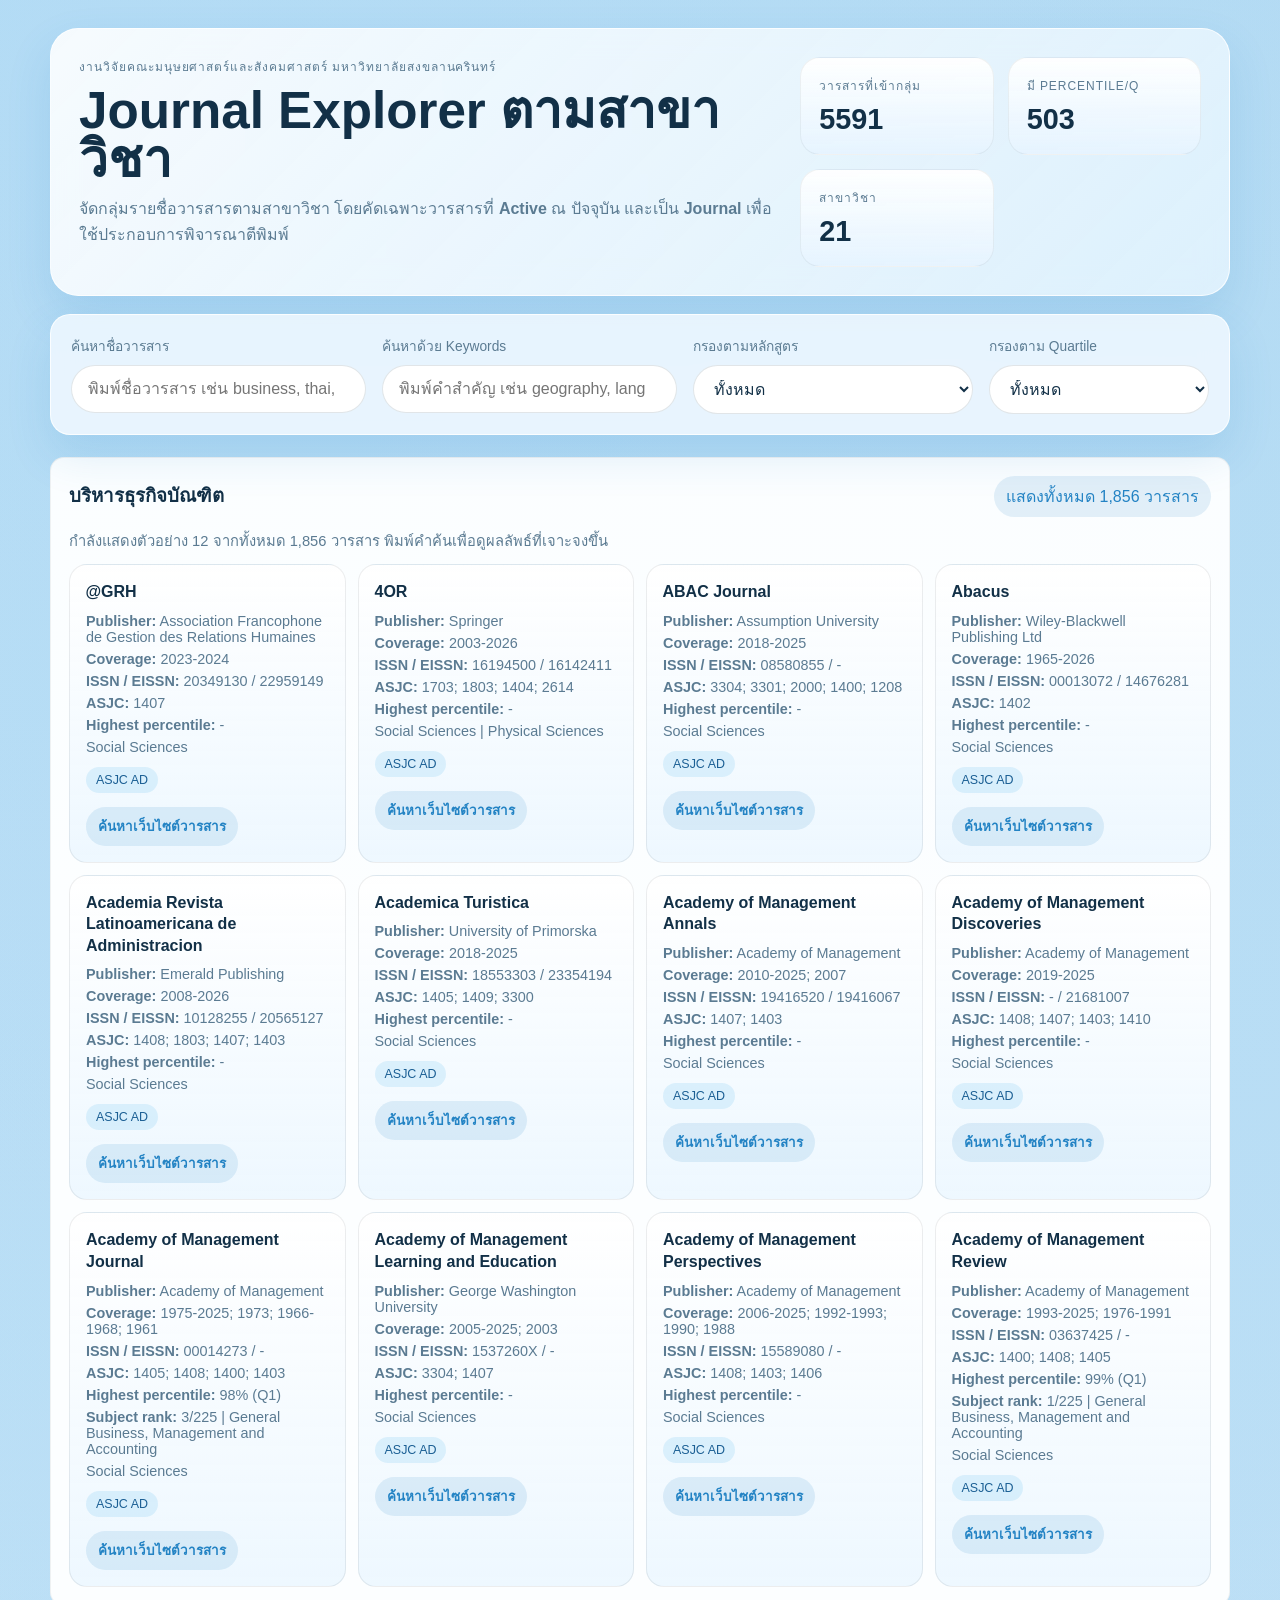
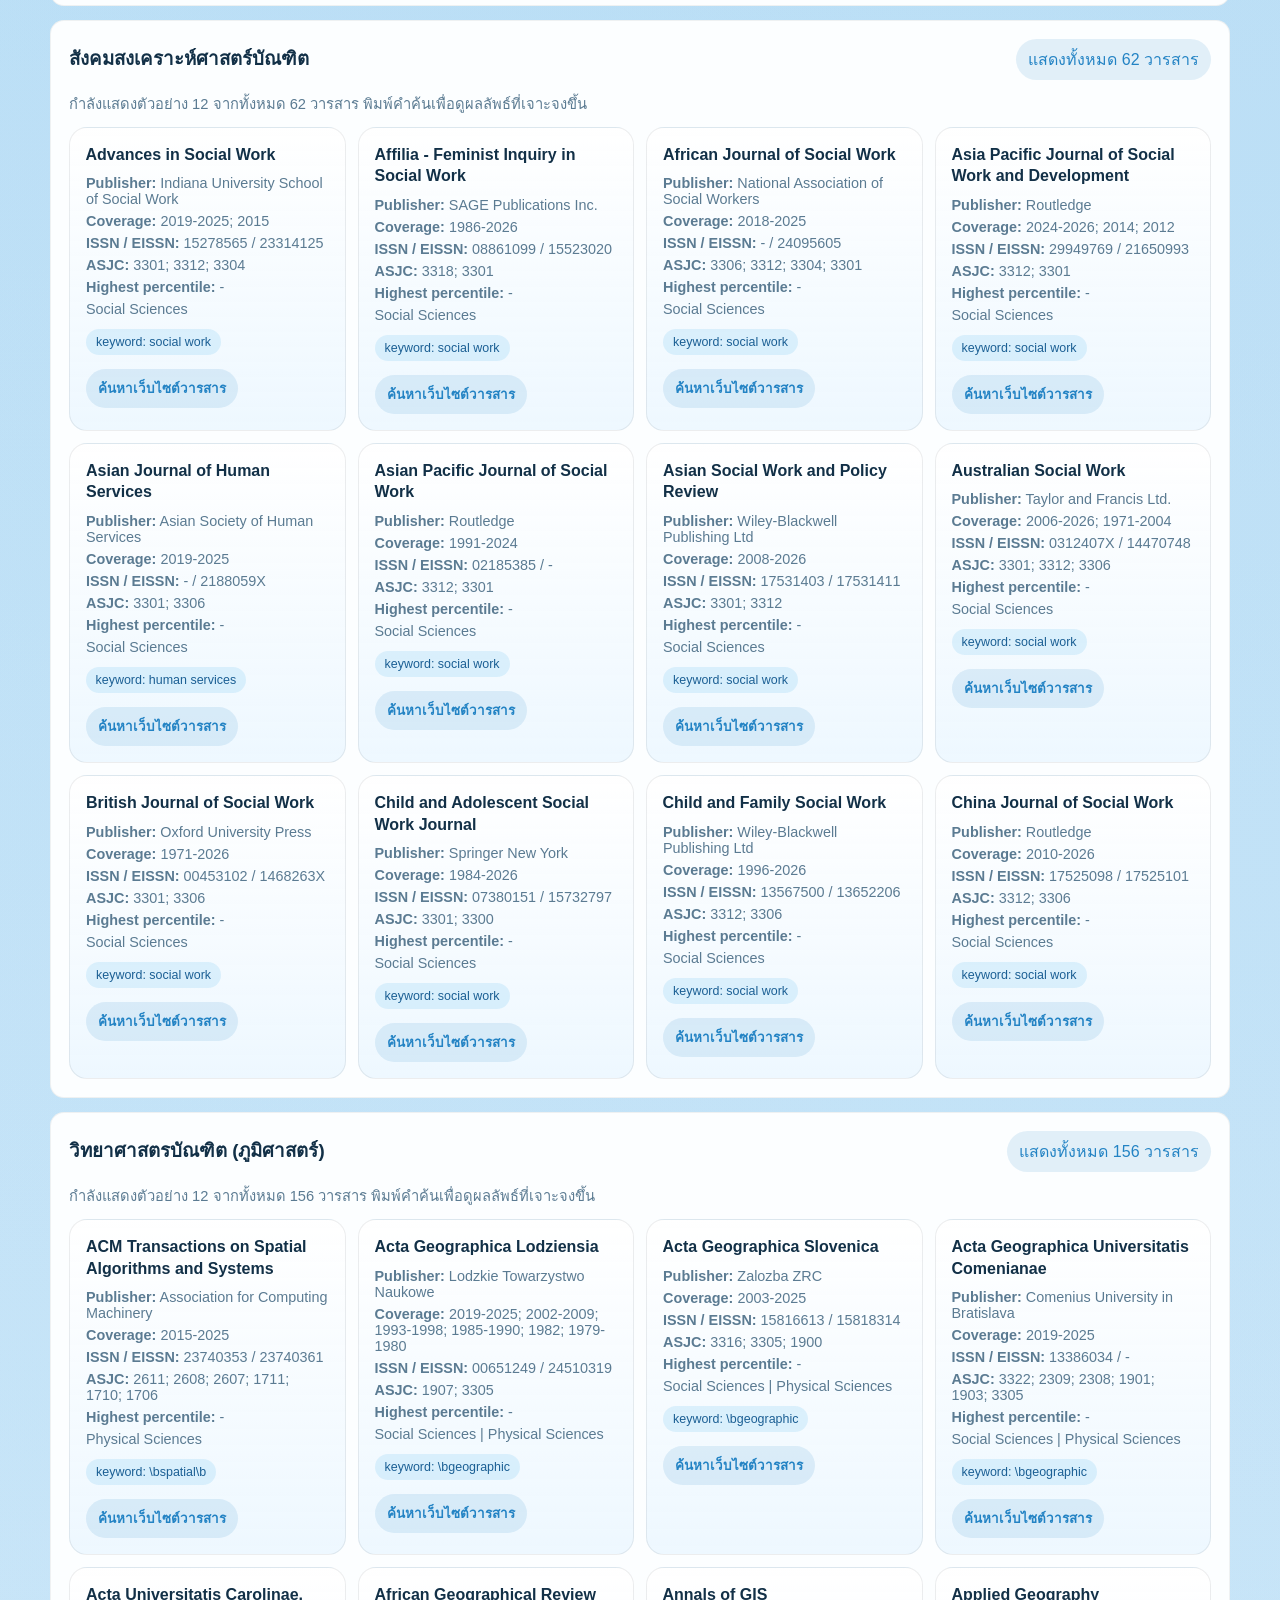
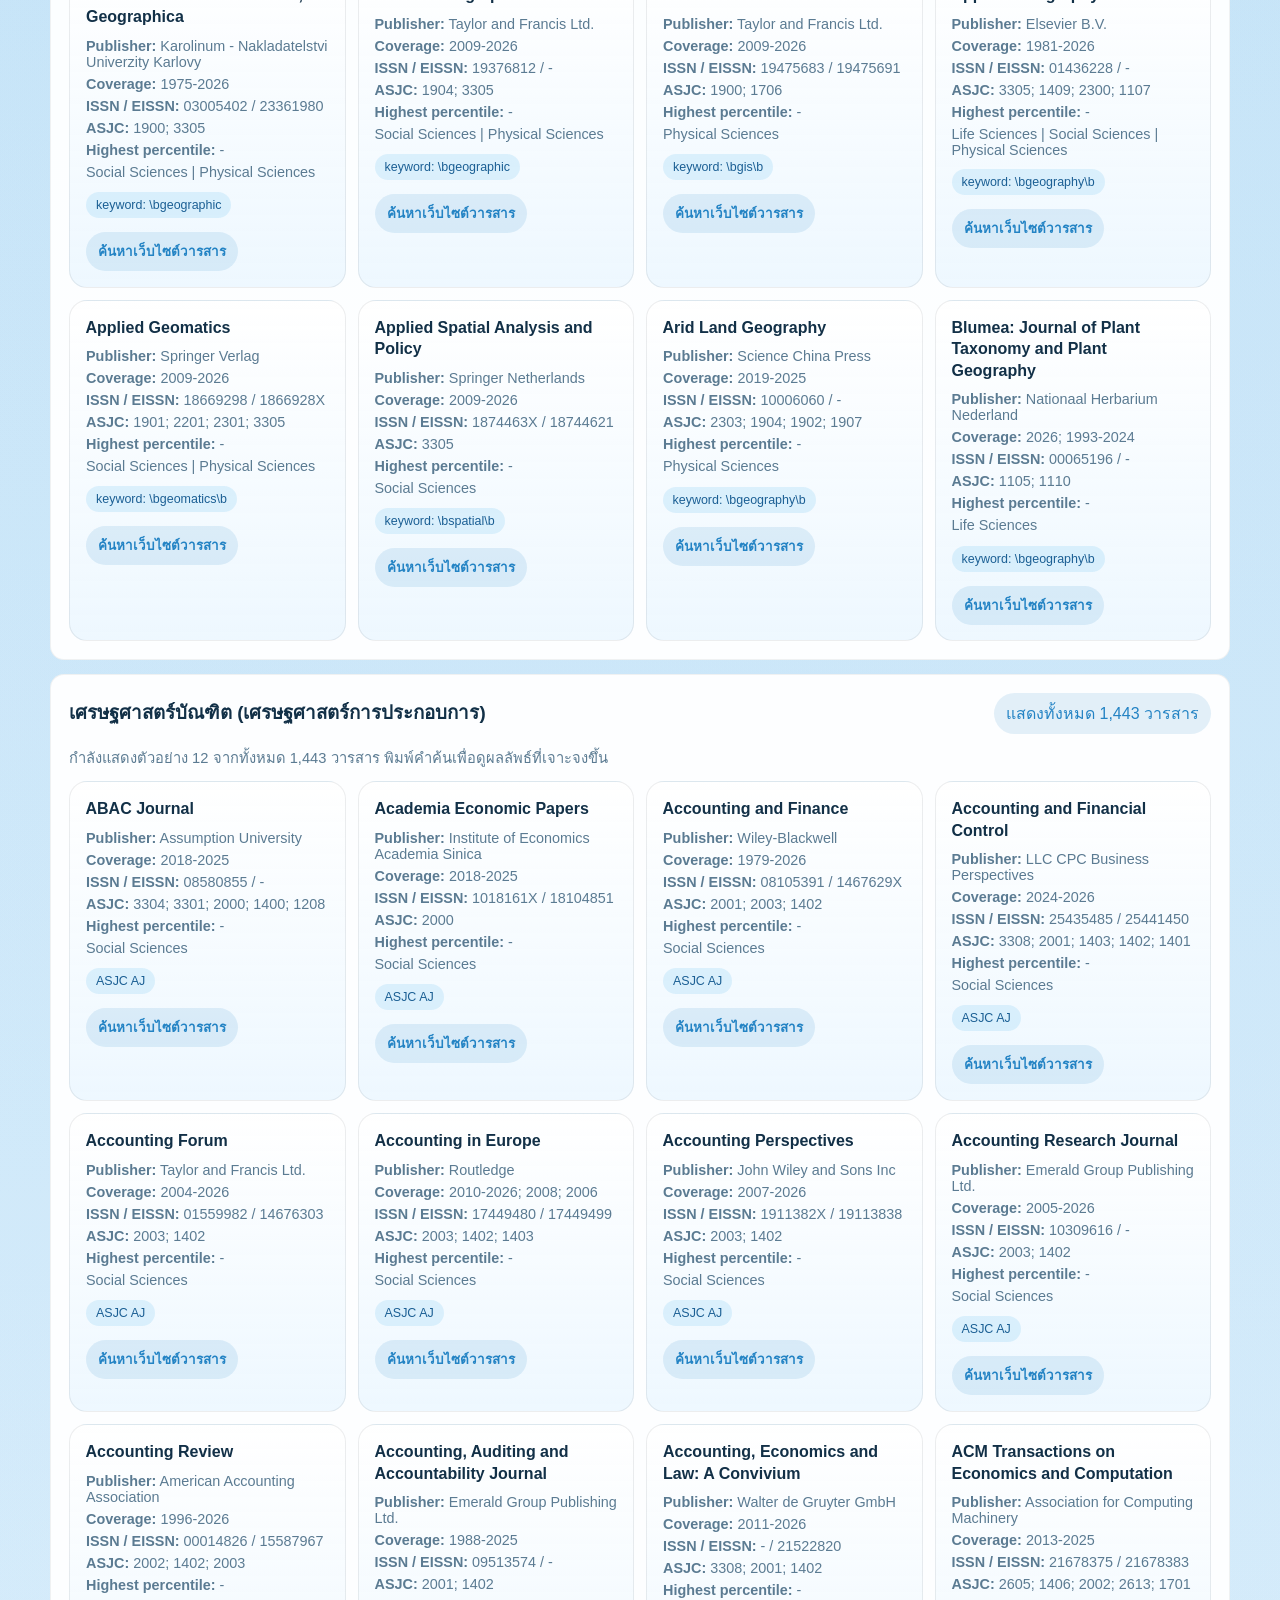
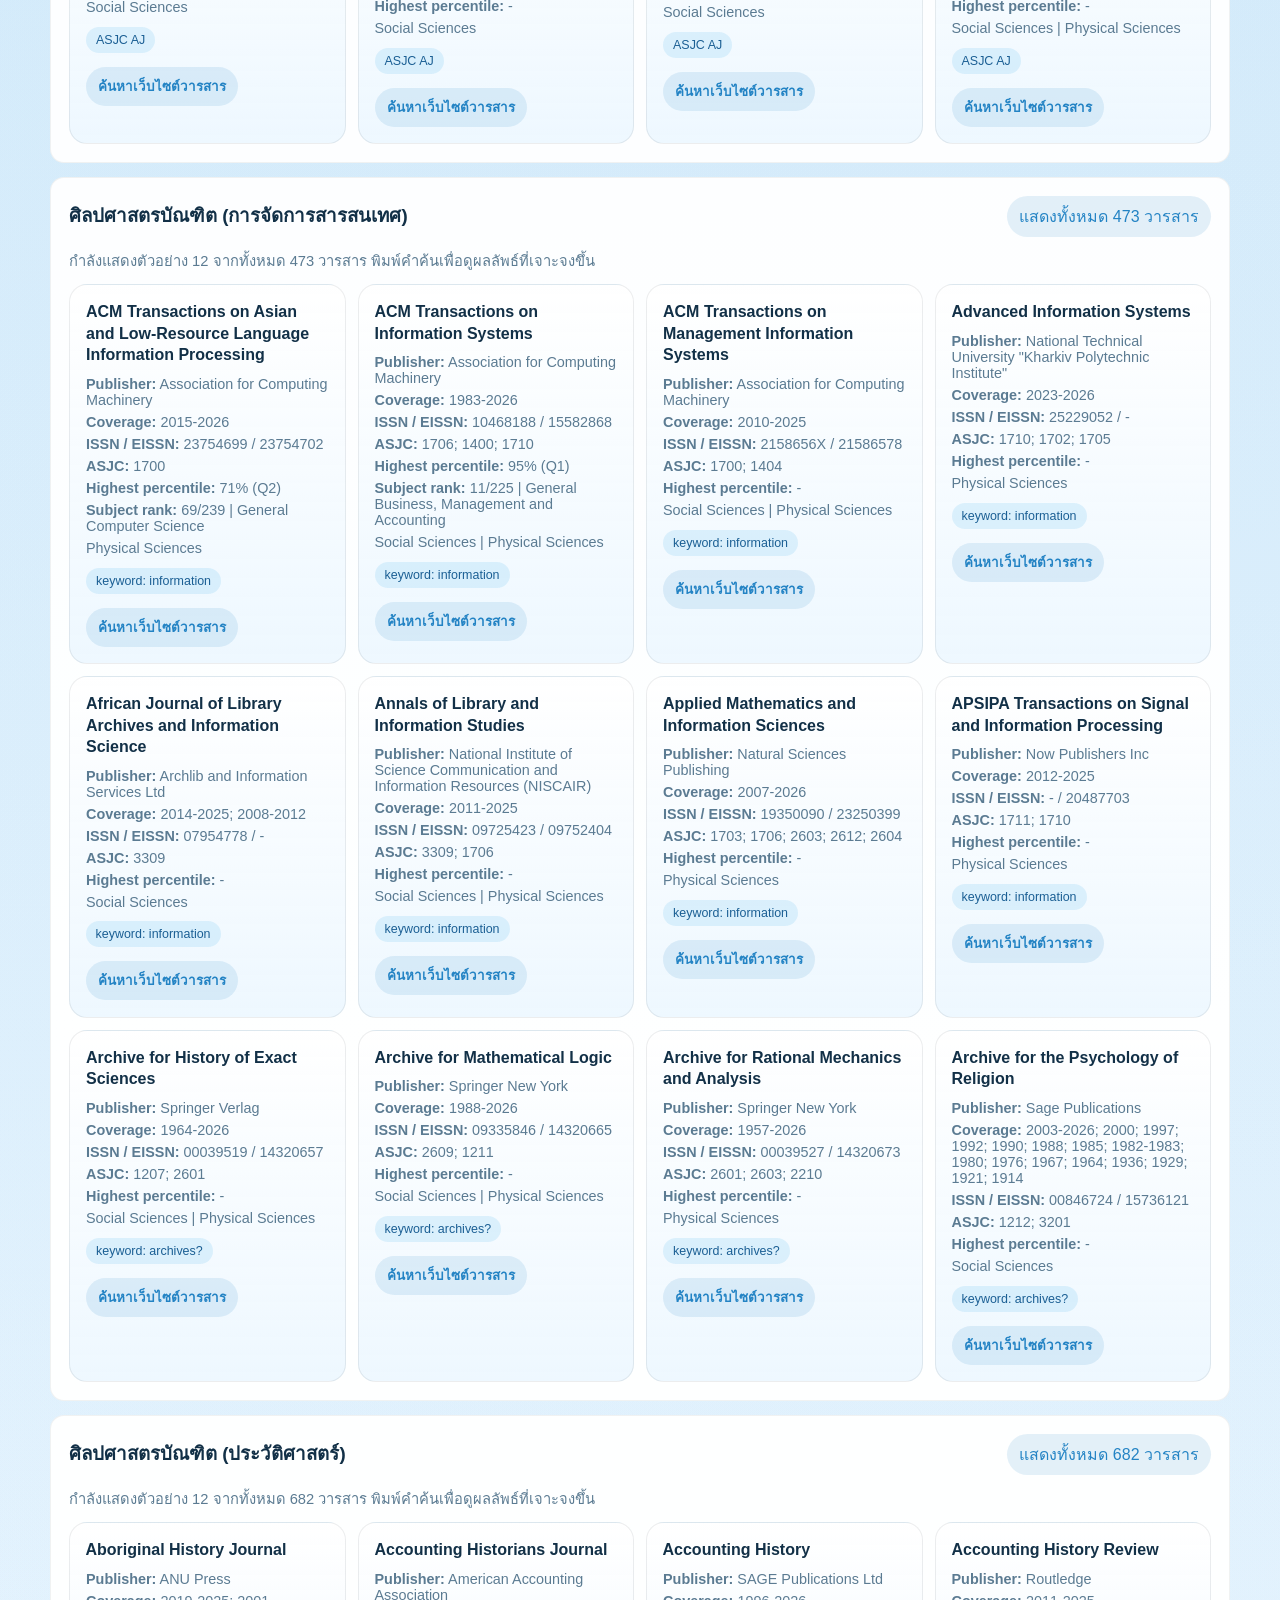
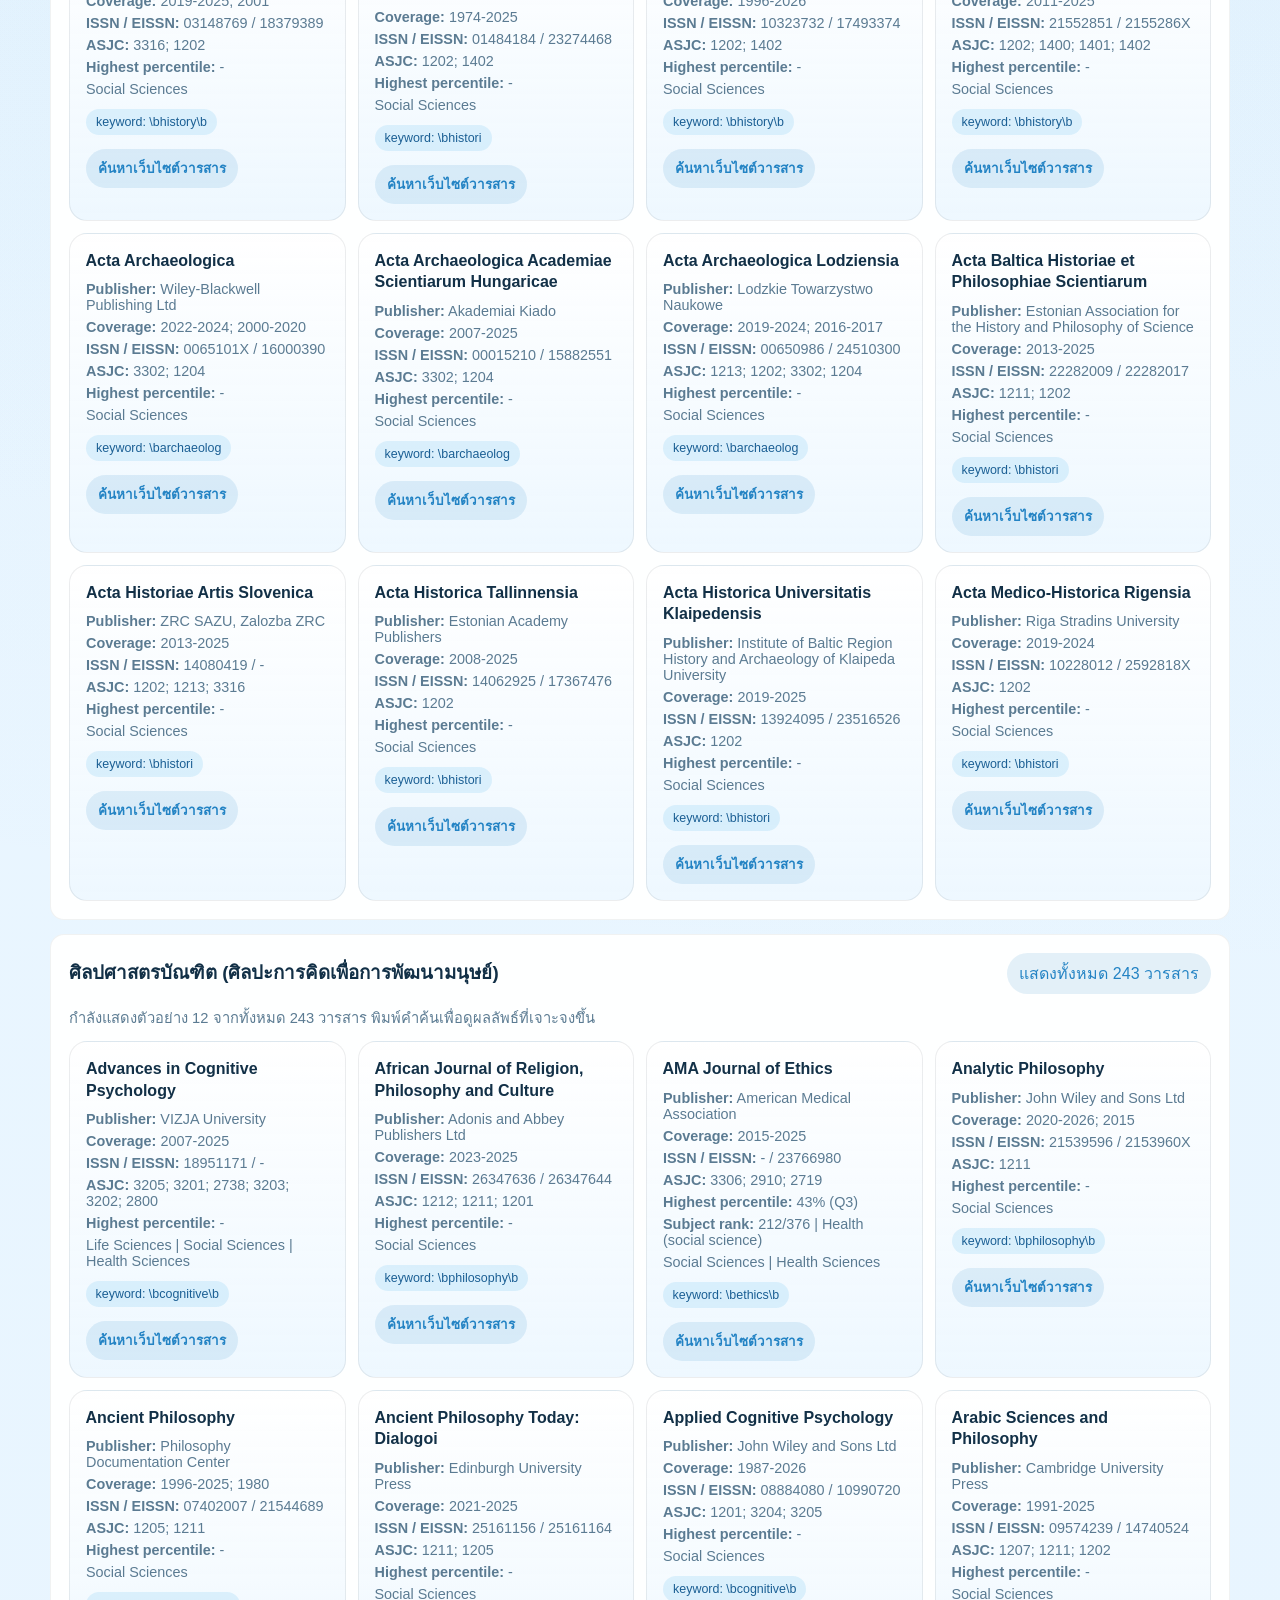
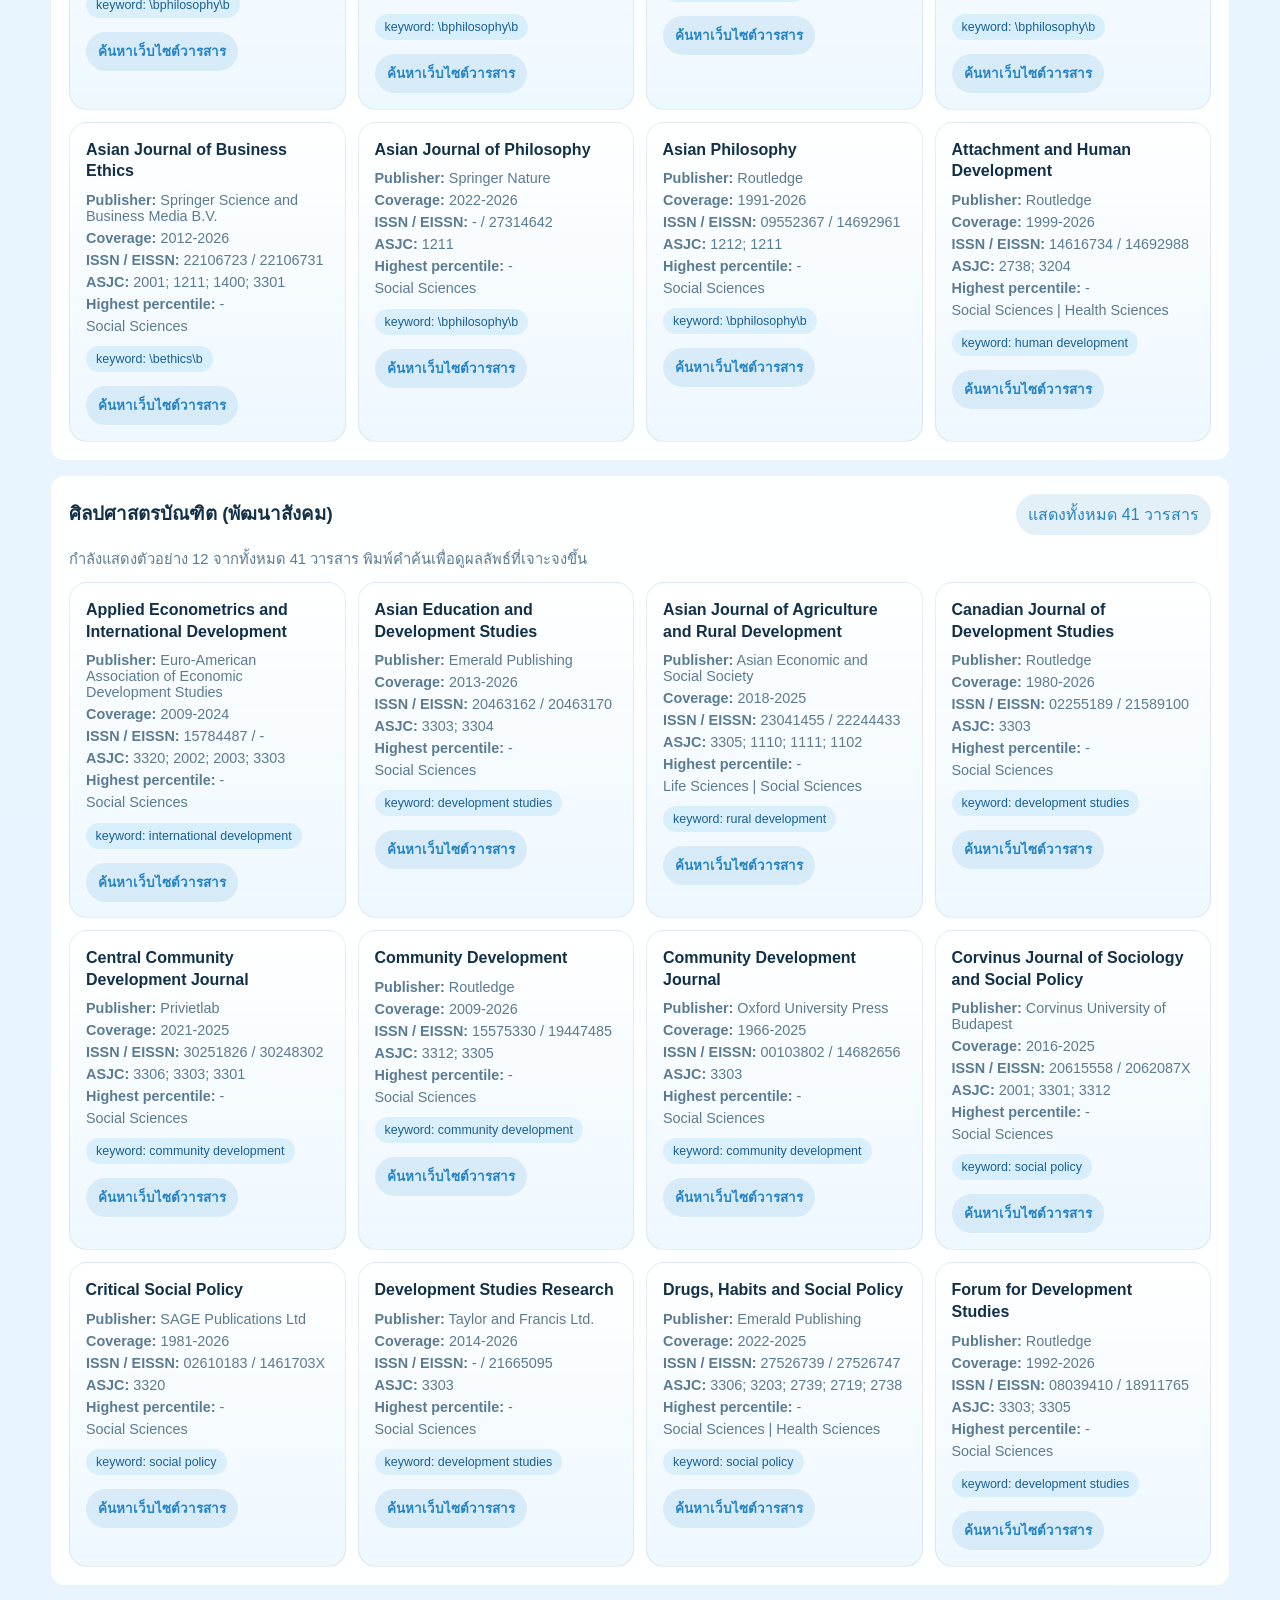
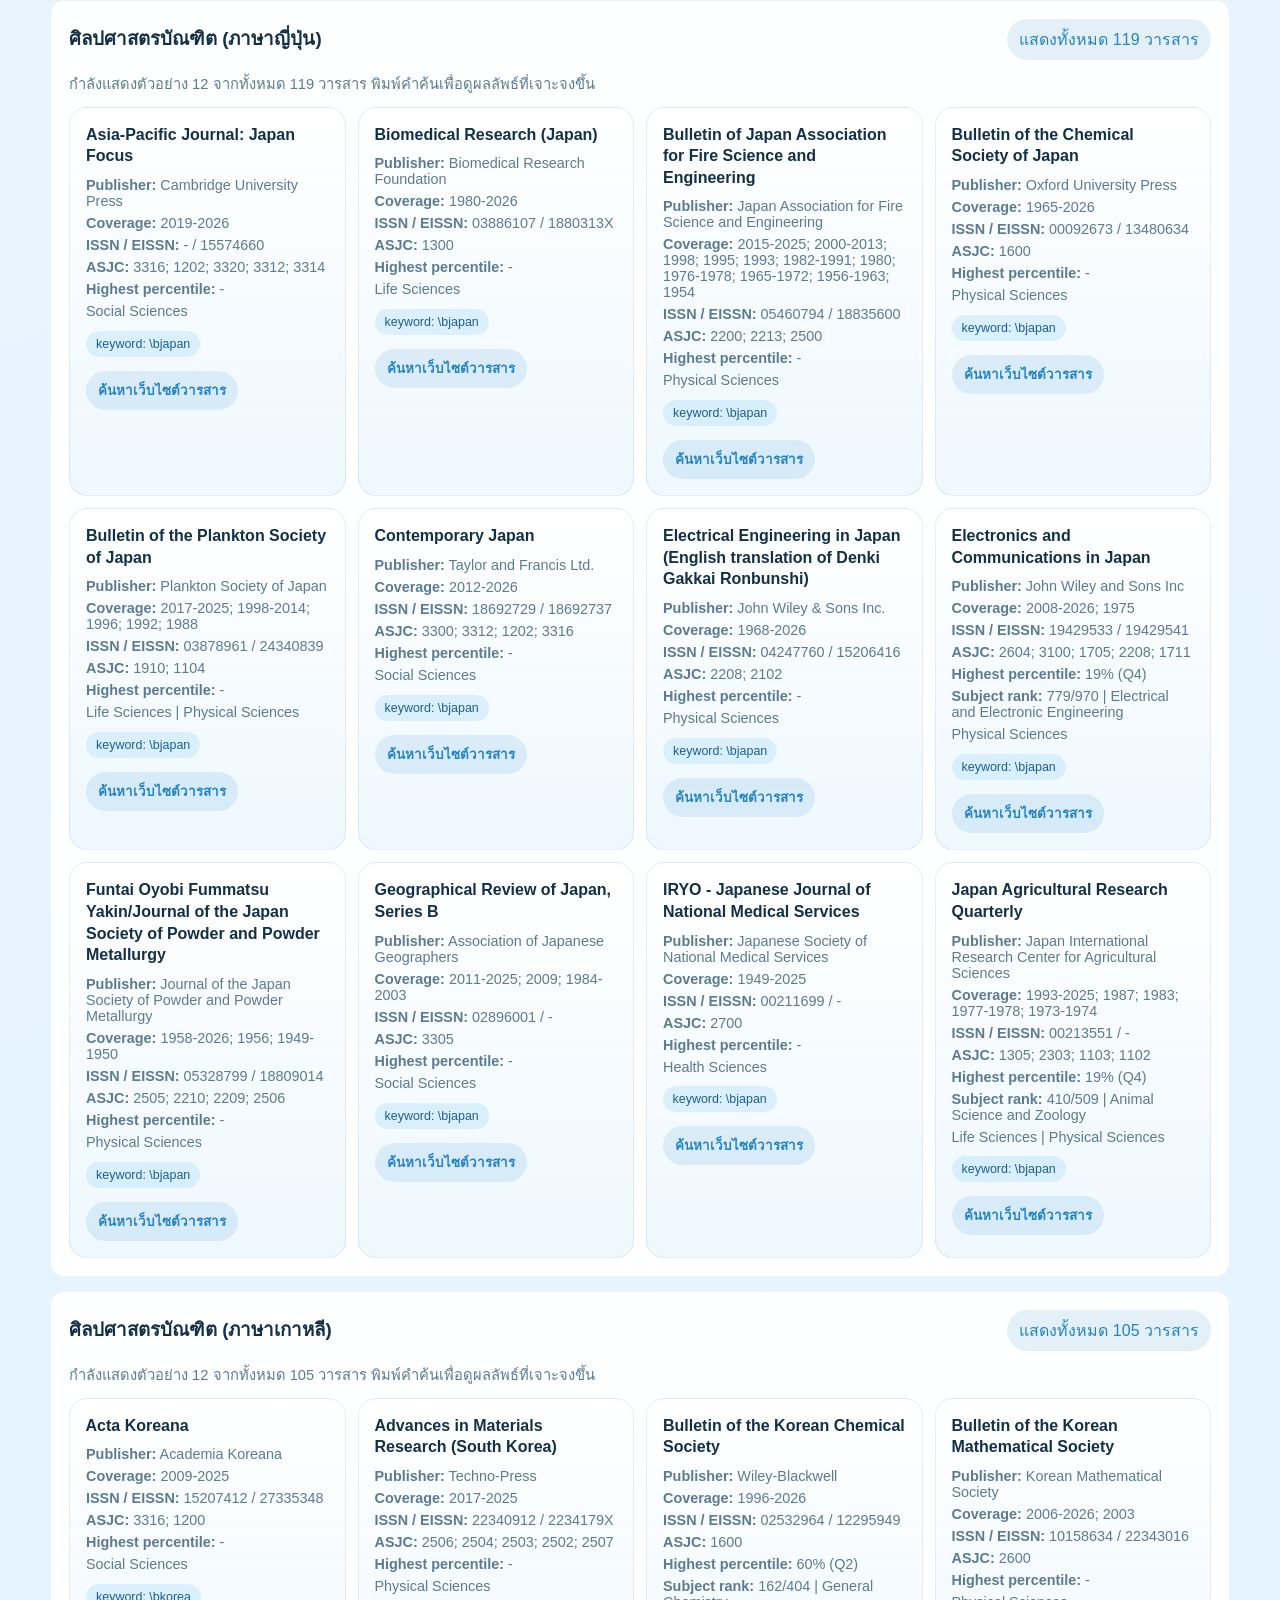
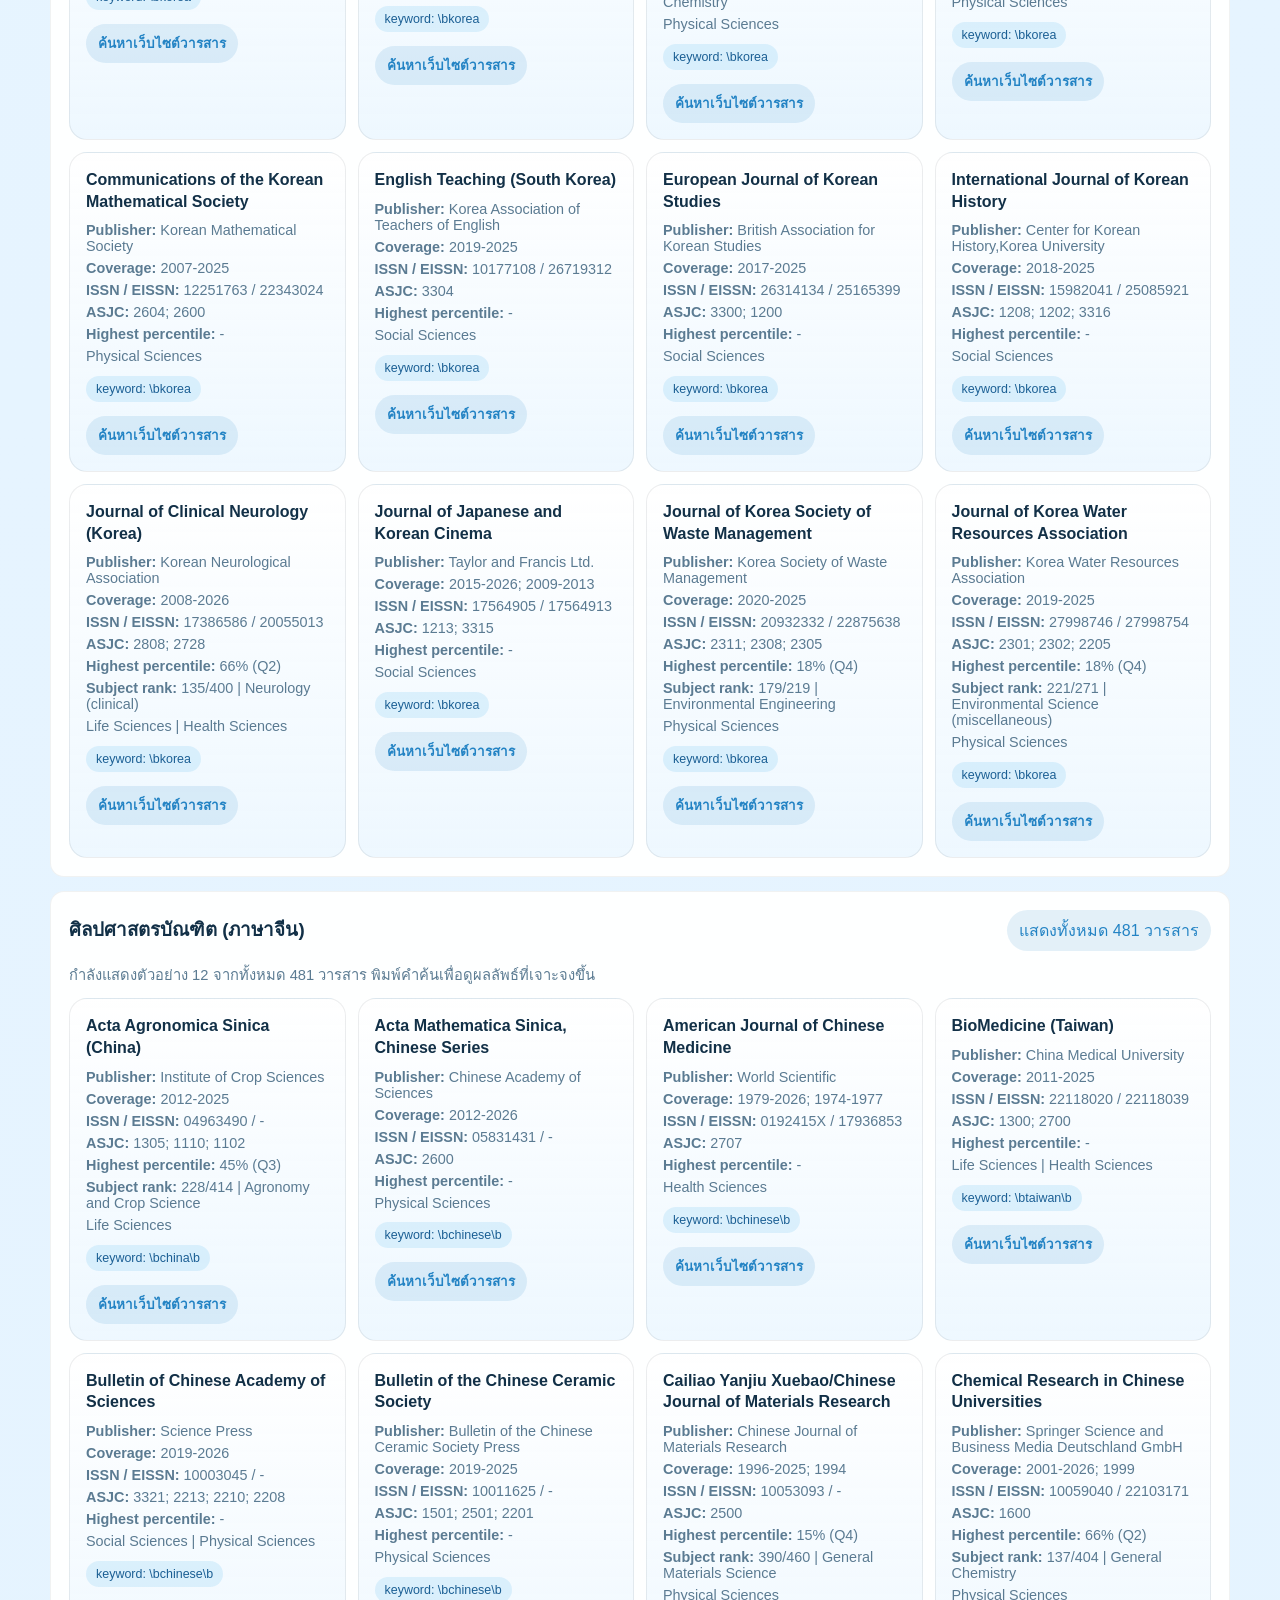
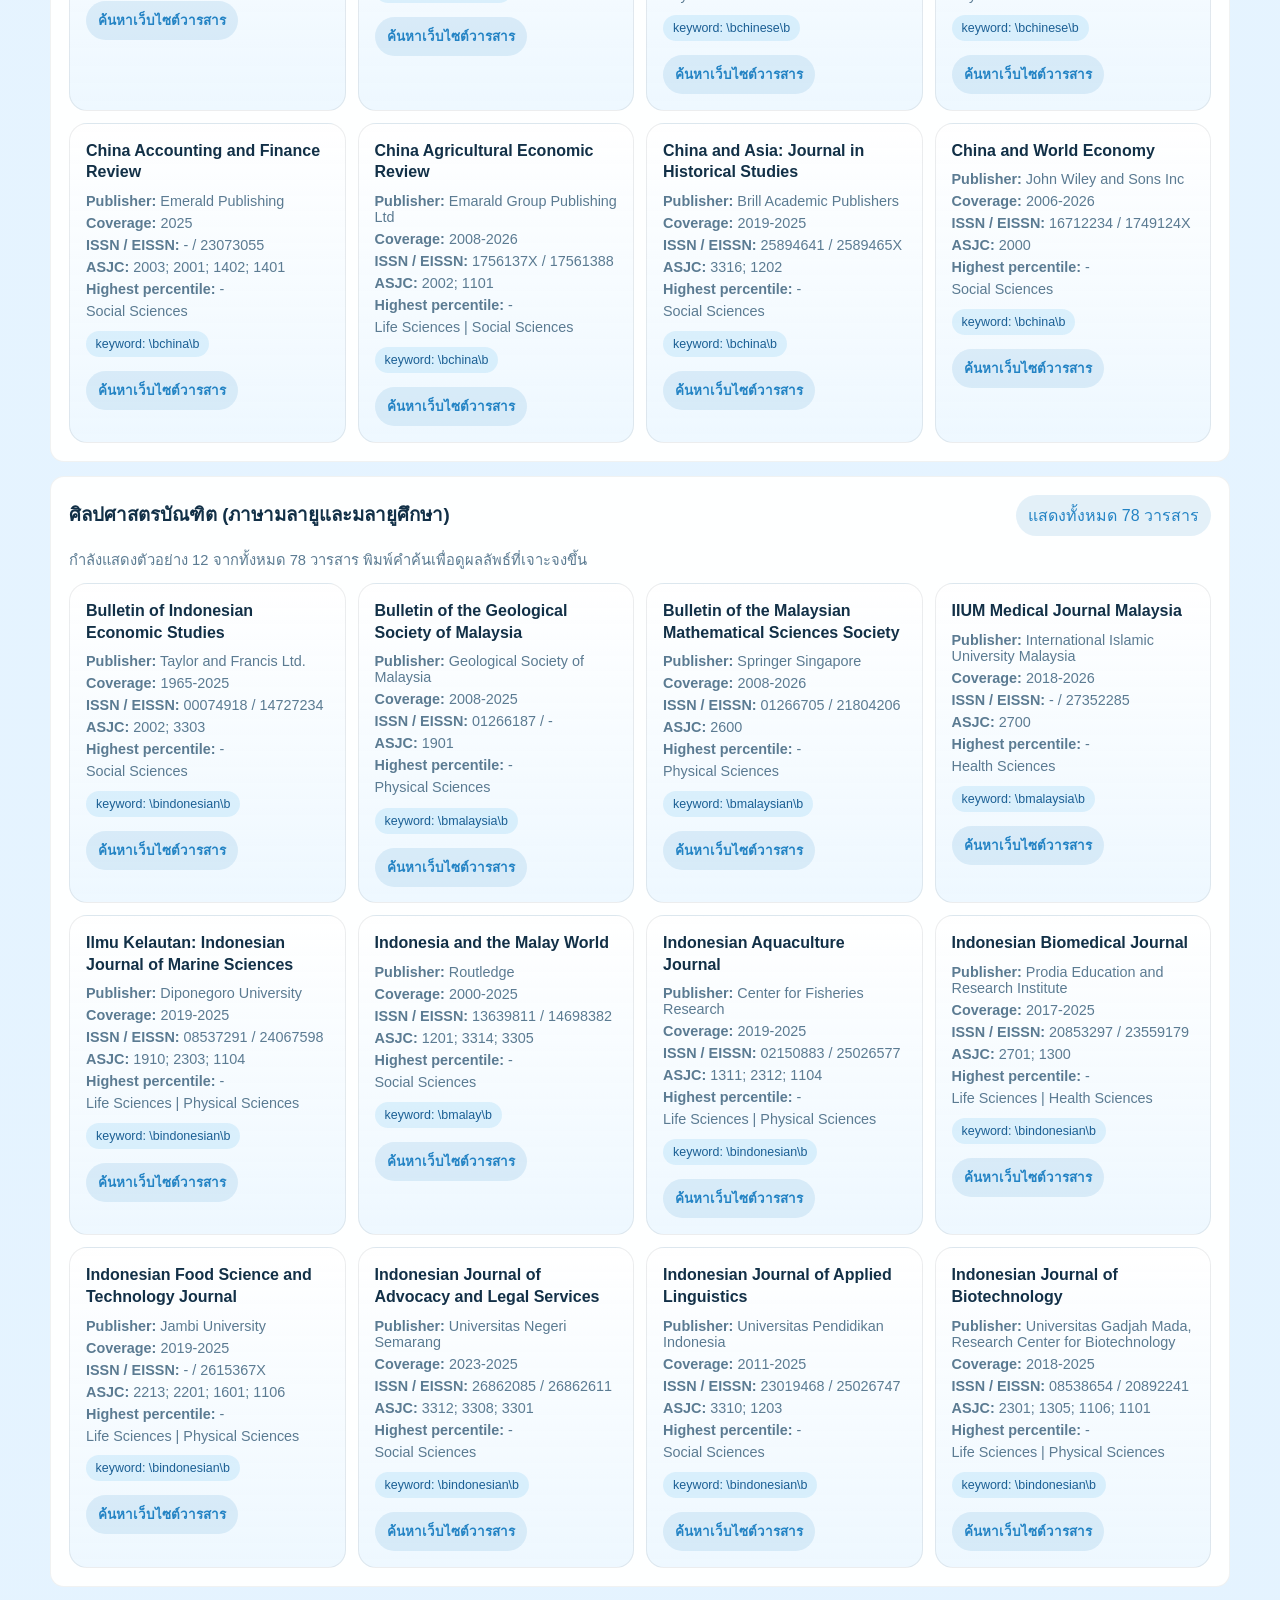
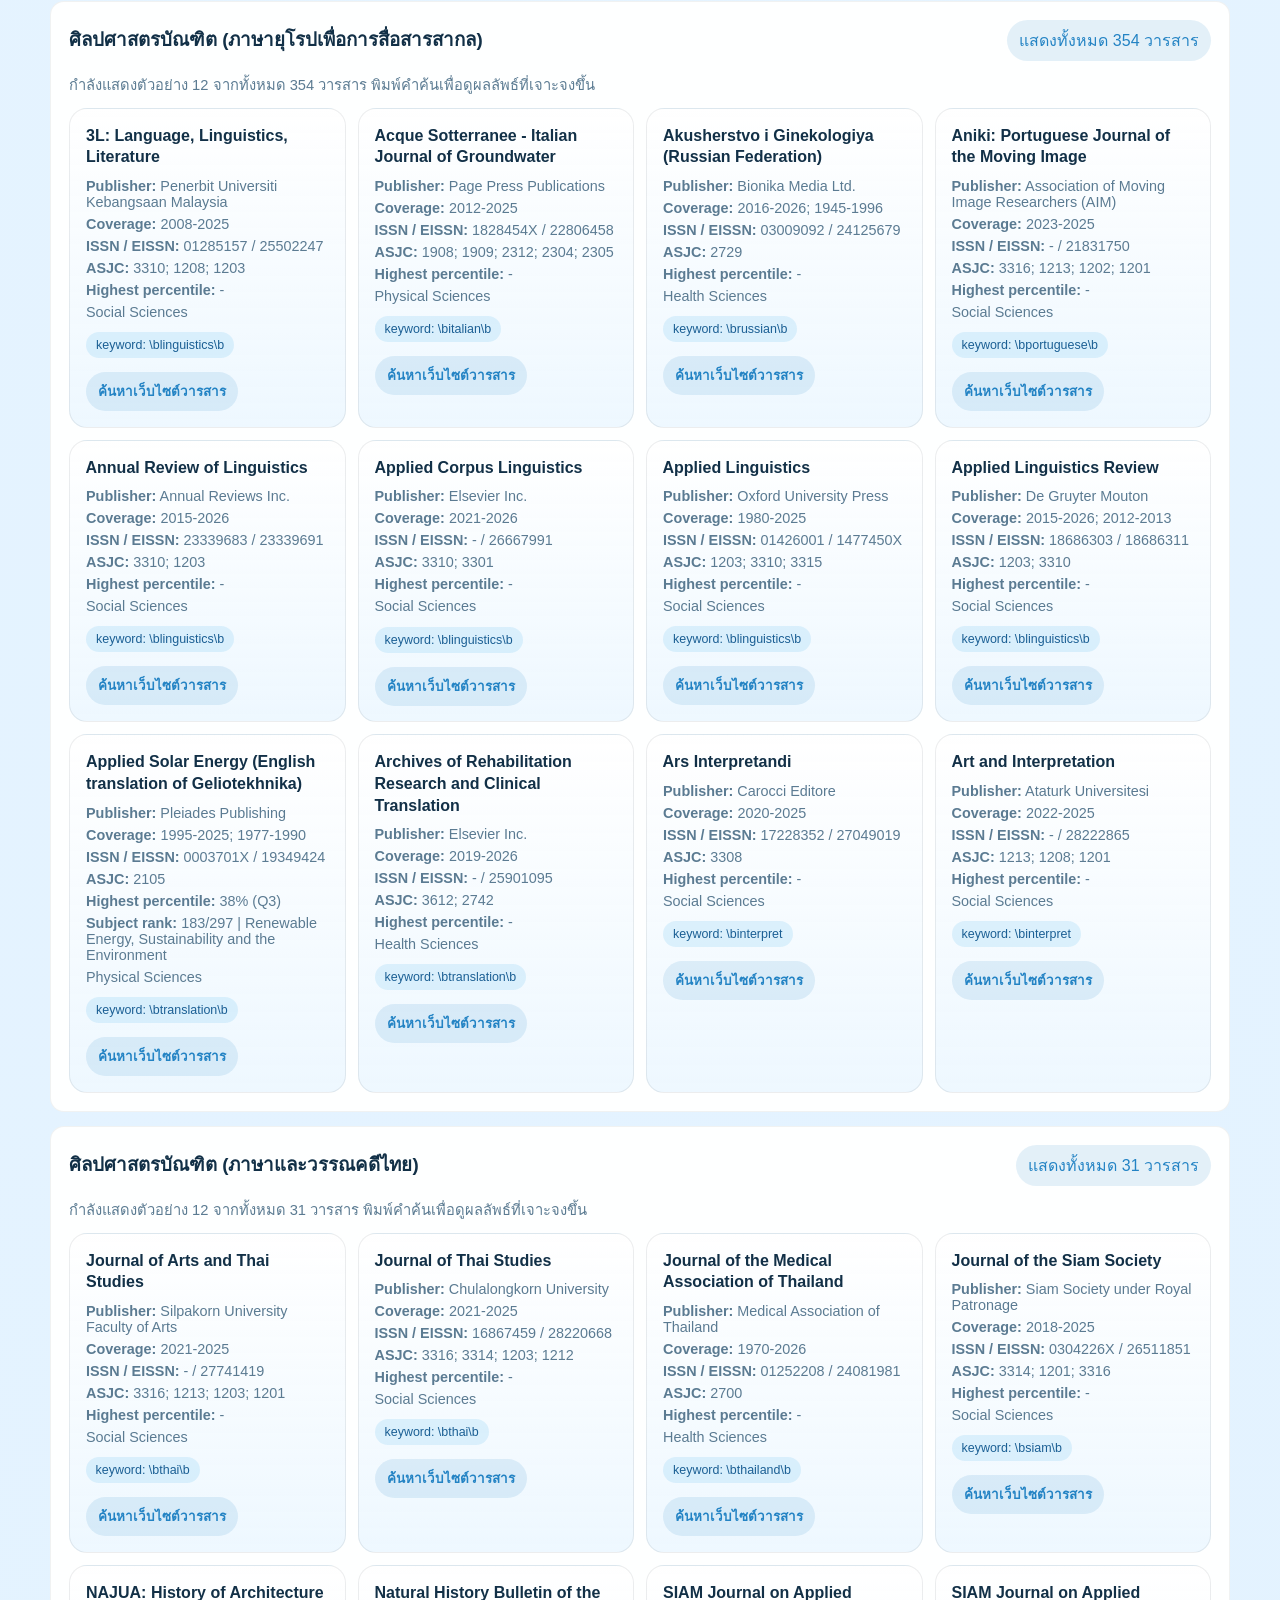
==== index.html @ 1ad444fa "Add files via upload" ====
<!doctype html>
<html lang="th">
  <head>
    <meta charset="UTF-8" />
    <meta name="viewport" content="width=device-width, initial-scale=1.0" />
    <title>Journal Explorer</title>
    <link rel="stylesheet" href="./styles.css" />
  </head>
  <body>
    <div class="page-shell">
      <header class="hero">
        <div class="hero-copy">
          <p class="eyebrow">งานวิจัยคณะมนุษยศาสตร์และสังคมศาสตร์ มหาวิทยาลัยสงขลานครินทร์</p>
          <h1>Journal Explorer ตามสาขาวิชา</h1>
          <p class="hero-text">
            จัดกลุ่มรายชื่อวารสารตามสาขาวิชา โดยคัดเฉพาะวารสารที่ <strong>Active</strong>
            ณ ปัจจุบัน และเป็น <strong>Journal</strong> เพื่อใช้ประกอบการพิจารณาตีพิมพ์
          </p>
        </div>
        <div class="hero-stats" id="hero-stats"></div>
      </header>

      <section class="toolbar">
        <label class="search">
          <span>ค้นหาชื่อวารสาร</span>
          <input id="search-input" type="search" placeholder="พิมพ์ชื่อวารสาร เช่น business, thai, history..." />
        </label>

        <label class="keyword-search">
          <span>ค้นหาด้วย Keywords</span>
          <input id="keyword-input" type="search" placeholder="พิมพ์คำสำคัญ เช่น geography, language, welfare..." />
        </label>

        <label class="field-filter">
          <span>กรองตามหลักสูตร</span>
          <select id="field-filter">
            <option value="ทั้งหมด">ทั้งหมด</option>
          </select>
        </label>

        <label class="quartile-filter">
          <span>กรองตาม Quartile</span>
          <select id="quartile-filter">
            <option value="ทั้งหมด">ทั้งหมด</option>
            <option value="Q1">Q1</option>
            <option value="Q2">Q2</option>
            <option value="Q3">Q3</option>
            <option value="Q4">Q4</option>
            <option value="ไม่มีข้อมูล">ไม่มีข้อมูล</option>
          </select>
        </label>
      </section>

      <main id="results" class="results"></main>
    </div>

    <dialog id="journal-modal" class="journal-modal">
      <div class="modal-card">
        <div class="modal-header">
          <div>
            <p class="panel-label">รายละเอียดวารสาร</p>
            <h2 id="modal-title"></h2>
          </div>
          <button id="modal-close" class="modal-close" type="button" aria-label="Close">ปิด</button>
        </div>
        <div id="modal-content" class="modal-content"></div>
      </div>
    </dialog>

    <script src="./data.js"></script>
    <script src="./app.js"></script>
  </body>
</html>
---- styles.css ----
:root {
  --bg: #eaf6ff;
  --bg-soft: rgba(240, 249, 255, 0.86);
  --panel: rgba(255, 255, 255, 0.84);
  --panel-strong: rgba(255, 255, 255, 0.95);
  --text: #123047;
  --muted: #5b7b92;
  --line: rgba(18, 48, 71, 0.12);
  --accent: #2383c4;
  --accent-2: #7cc6f2;
  --shadow: 0 20px 45px rgba(35, 131, 196, 0.14);
  --radius-xl: 28px;
  --radius-lg: 20px;
  --radius-md: 14px;
}

* {
  box-sizing: border-box;
}

body {
  margin: 0;
  min-height: 100vh;
  color: var(--text);
  font-family: "Avenir Next", "Noto Sans Thai", sans-serif;
  background:
    radial-gradient(circle at top left, rgba(124, 198, 242, 0.34), transparent 28%),
    radial-gradient(circle at top right, rgba(35, 131, 196, 0.18), transparent 30%),
    linear-gradient(160deg, #eef8ff 0%, #e6f4ff 46%, #dff0ff 100%);
}

.page-shell {
  width: min(1180px, calc(100% - 32px));
  margin: 28px auto 44px;
}

.hero,
.toolbar,
.degree-section,
.journal-card {
  backdrop-filter: blur(14px);
}

.hero {
  display: grid;
  grid-template-columns: minmax(0, 1.4fr) minmax(260px, 0.8fr);
  gap: 20px;
  padding: 28px;
  border-radius: var(--radius-xl);
  background: linear-gradient(135deg, rgba(255, 255, 255, 0.88), rgba(232, 246, 255, 0.78));
  box-shadow: var(--shadow);
  border: 1px solid rgba(255, 255, 255, 0.8);
}

.eyebrow,
.panel-label {
  margin: 0;
  letter-spacing: 0.08em;
  text-transform: uppercase;
  font-size: 0.75rem;
  color: var(--muted);
}

h1 {
  margin: 10px 0 12px;
  font-size: clamp(2rem, 4vw, 3.6rem);
  line-height: 0.96;
}

.hero-text,
.empty-state {
  margin: 0;
  color: var(--muted);
  line-height: 1.6;
}

.hero-stats {
  display: grid;
  grid-template-columns: repeat(2, minmax(0, 1fr));
  gap: 14px;
}

.stat-card {
  padding: 18px;
  border-radius: var(--radius-lg);
  background: linear-gradient(180deg, rgba(255, 255, 255, 0.95), rgba(230, 244, 255, 0.82));
  border: 1px solid rgba(23, 33, 38, 0.06);
}

.stat-card strong {
  display: block;
  margin-top: 8px;
  font-size: 1.8rem;
}

.toolbar,
.degree-section {
  margin-top: 18px;
  padding: 20px;
  border-radius: var(--radius-lg);
  background: var(--bg-soft);
  border: 1px solid rgba(255, 255, 255, 0.78);
  box-shadow: var(--shadow);
}

.toolbar {
  display: grid;
  grid-template-columns: minmax(0, 1.2fr) minmax(0, 1.2fr) 280px 220px;
  gap: 16px;
}

.toolbar label {
  display: block;
}

.toolbar span {
  display: block;
  margin-bottom: 8px;
  font-size: 0.86rem;
  color: var(--muted);
}

input,
select {
  width: 100%;
  border: 1px solid var(--line);
  border-radius: 999px;
  padding: 14px 16px;
  font: inherit;
  color: var(--text);
  background: rgba(255, 255, 255, 0.95);
}

input:focus,
select:focus {
  outline: 2px solid rgba(11, 122, 117, 0.18);
  border-color: rgba(11, 122, 117, 0.42);
}

.results {
  margin-top: 22px;
  display: grid;
  gap: 18px;
}

.field-header h3,
.journal-card h4 {
  margin: 0;
}

.field-list {
  display: grid;
  gap: 14px;
}

.field-block {
  padding: 18px;
  border-radius: var(--radius-md);
  background: var(--panel-strong);
  border: 1px solid rgba(23, 33, 38, 0.06);
}

.field-header {
  display: flex;
  align-items: baseline;
  justify-content: space-between;
  gap: 12px;
  margin-bottom: 12px;
}

.count-badge {
  display: inline-flex;
  align-items: center;
  gap: 8px;
  padding: 8px 12px;
  border-radius: 999px;
  background: rgba(35, 131, 196, 0.12);
  color: var(--accent);
  font-size: 0.84rem;
  font-weight: 700;
}

.toggle-button {
  border: 0;
  cursor: pointer;
  font: inherit;
}

.journal-grid {
  display: grid;
  grid-template-columns: repeat(auto-fit, minmax(260px, 1fr));
  gap: 12px;
}

.preview-note {
  margin: 0 0 12px;
  color: var(--muted);
  font-size: 0.92rem;
}

.journal-card {
  padding: 16px;
  border-radius: 18px;
  background:
    linear-gradient(180deg, rgba(255, 255, 255, 0.98), rgba(236, 247, 255, 0.9));
  border: 1px solid rgba(23, 33, 38, 0.08);
}

.journal-card h4 {
  font-size: 1rem;
  line-height: 1.35;
}

.journal-title-button {
  padding: 0;
  border: 0;
  background: transparent;
  color: var(--text);
  font: inherit;
  text-align: left;
  cursor: pointer;
}

.journal-title-button:hover {
  color: var(--accent);
}

.journal-meta {
  margin-top: 10px;
  display: grid;
  gap: 6px;
  color: var(--muted);
  font-size: 0.9rem;
}

.journal-tags {
  display: flex;
  flex-wrap: wrap;
  gap: 8px;
  margin-top: 12px;
}

.journal-links {
  display: flex;
  flex-wrap: wrap;
  gap: 10px;
  margin-top: 14px;
}

.journal-links a {
  display: inline-flex;
  align-items: center;
  justify-content: center;
  padding: 9px 12px;
  border-radius: 999px;
  background: rgba(35, 131, 196, 0.12);
  color: var(--accent);
  text-decoration: none;
  font-size: 0.84rem;
  font-weight: 700;
}

.journal-links a:hover {
  background: rgba(35, 131, 196, 0.2);
}

.tag {
  display: inline-flex;
  align-items: center;
  padding: 6px 10px;
  border-radius: 999px;
  background: rgba(124, 198, 242, 0.22);
  color: #1b5f94;
  font-size: 0.78rem;
}

.empty-state {
  padding: 28px;
  text-align: center;
  border-radius: var(--radius-lg);
  background: rgba(255, 255, 255, 0.74);
  border: 1px dashed rgba(23, 33, 38, 0.14);
}

.journal-modal {
  width: min(760px, calc(100% - 24px));
  border: 0;
  padding: 0;
  background: transparent;
}

.journal-modal::backdrop {
  background: rgba(18, 48, 71, 0.28);
  backdrop-filter: blur(4px);
}

.modal-card {
  padding: 22px;
  border-radius: 24px;
  background: rgba(255, 255, 255, 0.97);
  box-shadow: var(--shadow);
}

.modal-header {
  display: flex;
  align-items: start;
  justify-content: space-between;
  gap: 14px;
}

.modal-header h2 {
  margin: 8px 0 0;
}

.modal-close {
  border: 0;
  border-radius: 999px;
  padding: 10px 14px;
  background: rgba(23, 33, 38, 0.08);
  color: var(--text);
  cursor: pointer;
  font: inherit;
}

.modal-content {
  margin-top: 18px;
}

.modal-grid {
  display: grid;
  gap: 18px;
}

.modal-section {
  padding: 16px;
  border-radius: 18px;
  background: rgba(234, 246, 255, 0.78);
}

.modal-note {
  margin: 8px 0 0;
  color: var(--muted);
  line-height: 1.6;
}

@media (max-width: 900px) {
  .hero,
  .toolbar {
    grid-template-columns: 1fr;
  }
}

@media (max-width: 640px) {
  .page-shell {
    width: min(100% - 20px, 100%);
    margin: 14px auto 28px;
  }

  .hero,
  .toolbar,
  .degree-section {
    padding: 16px;
  }

  h1 {
    line-height: 1.04;
  }
}
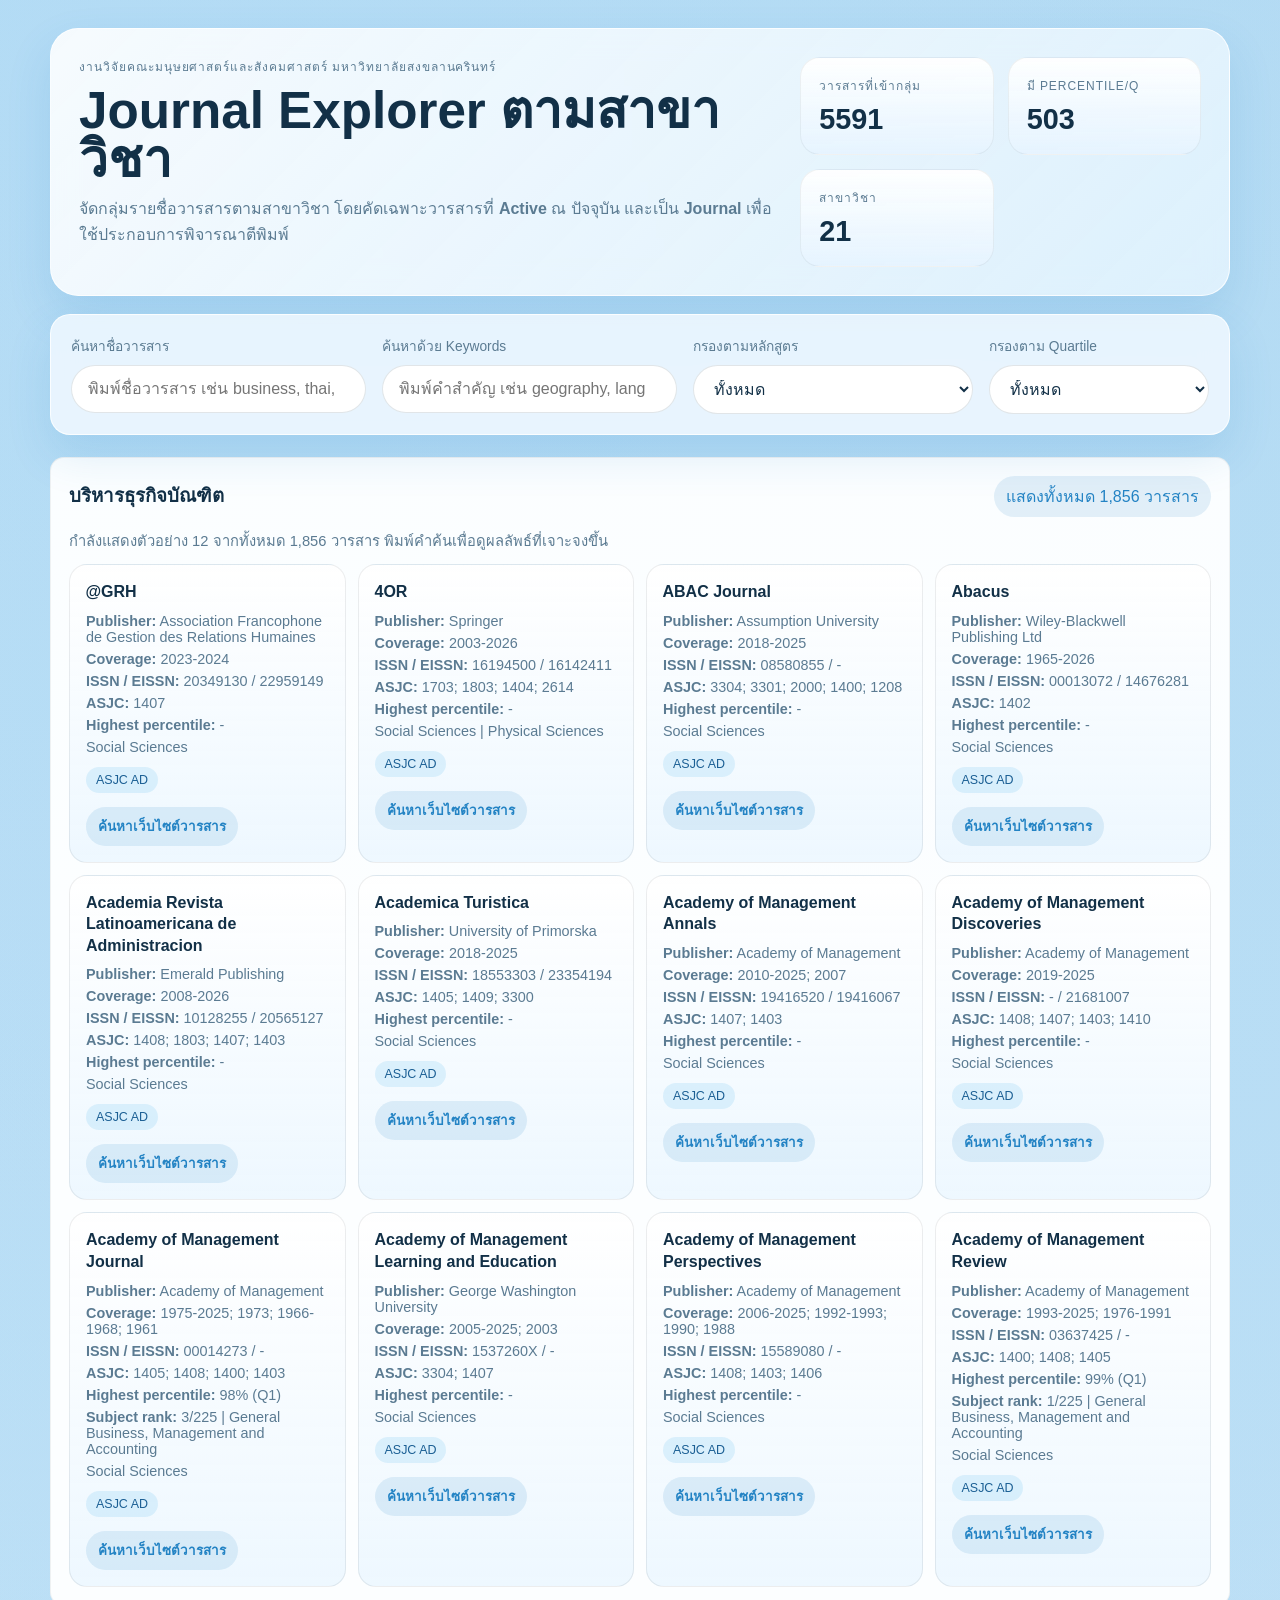
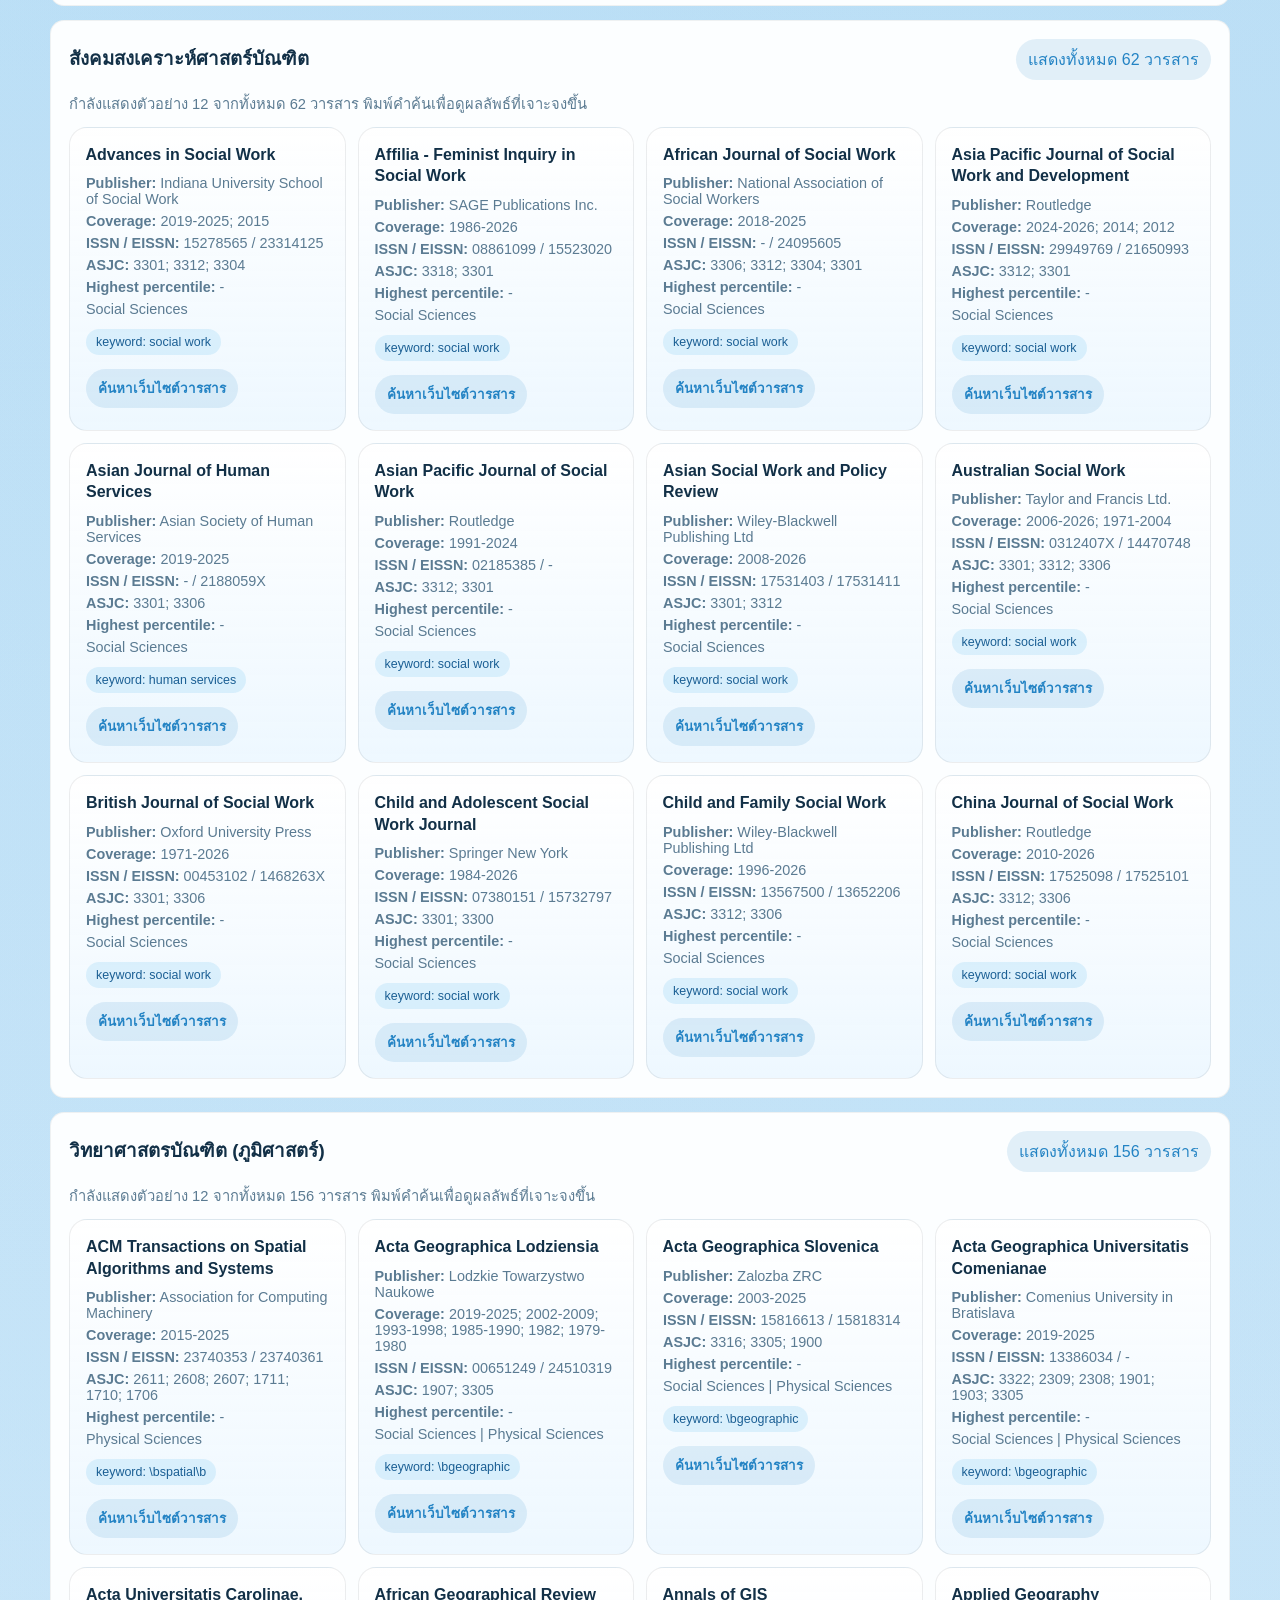
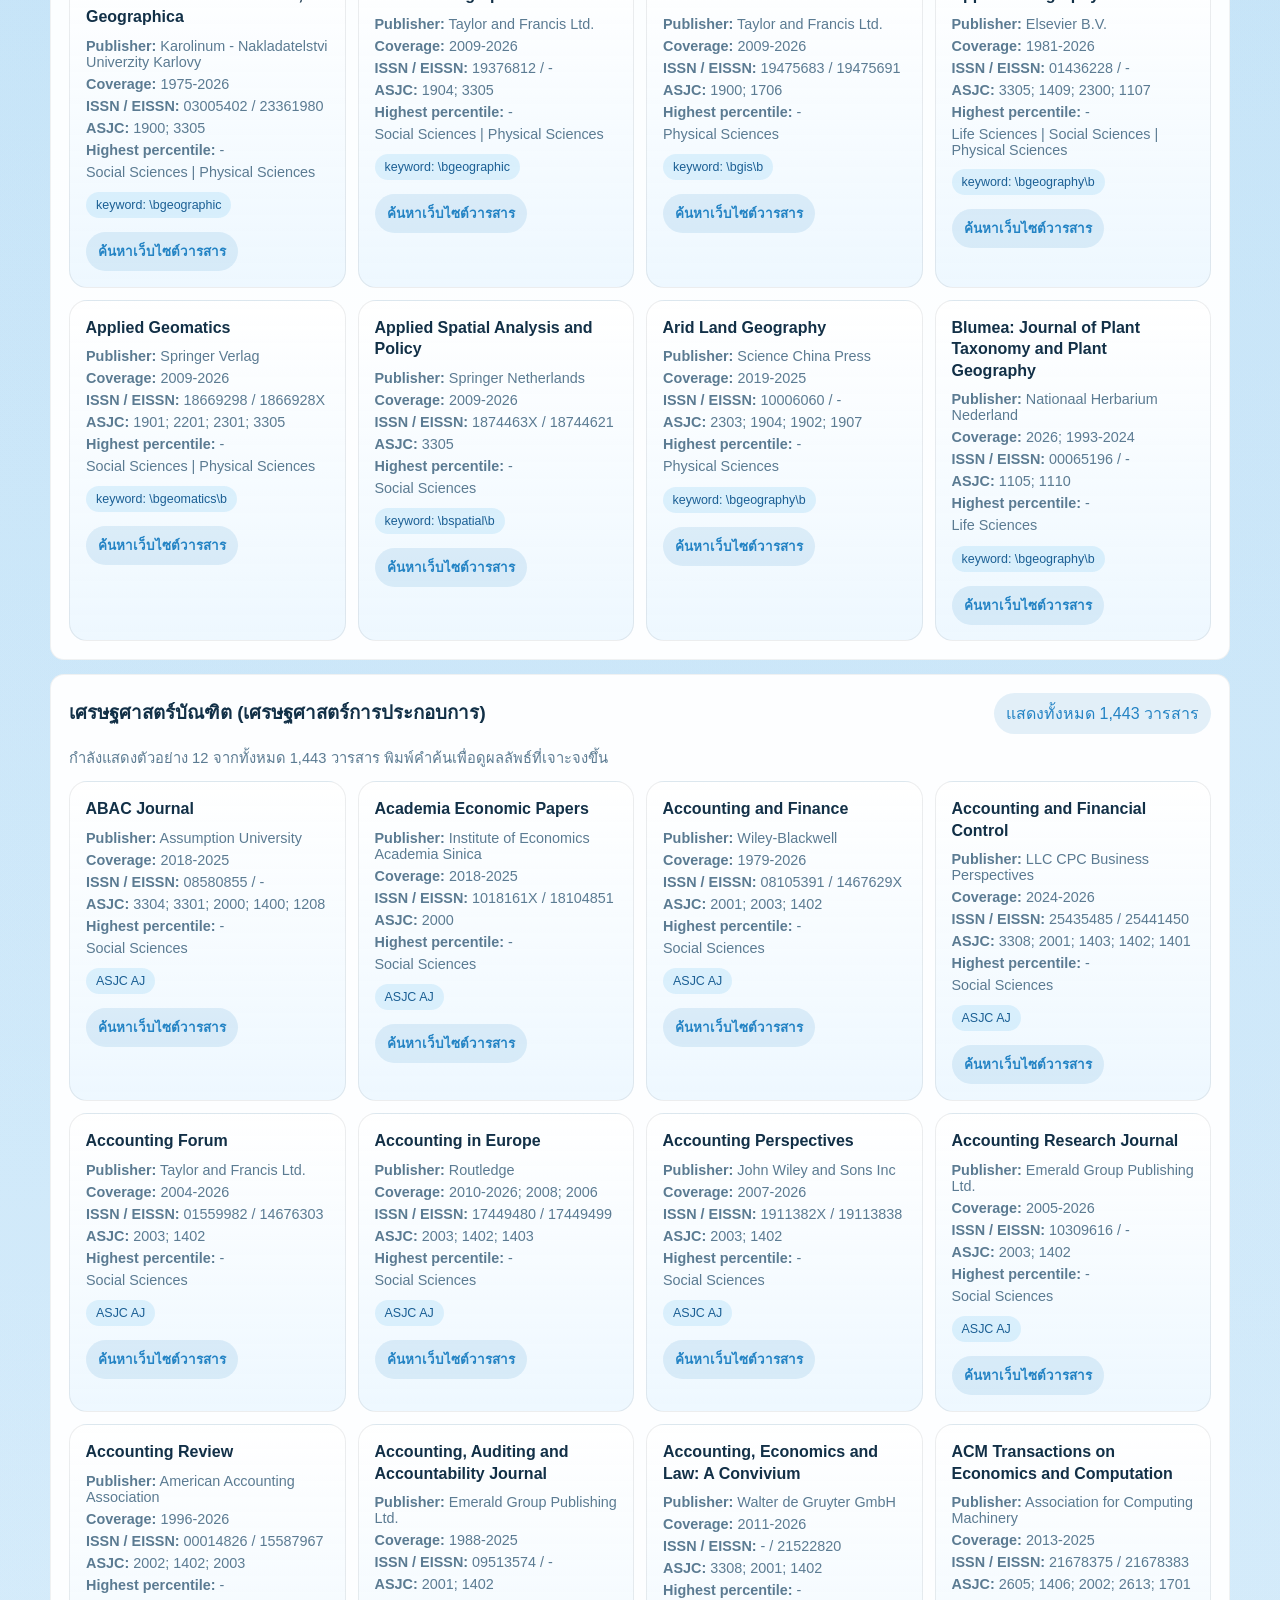
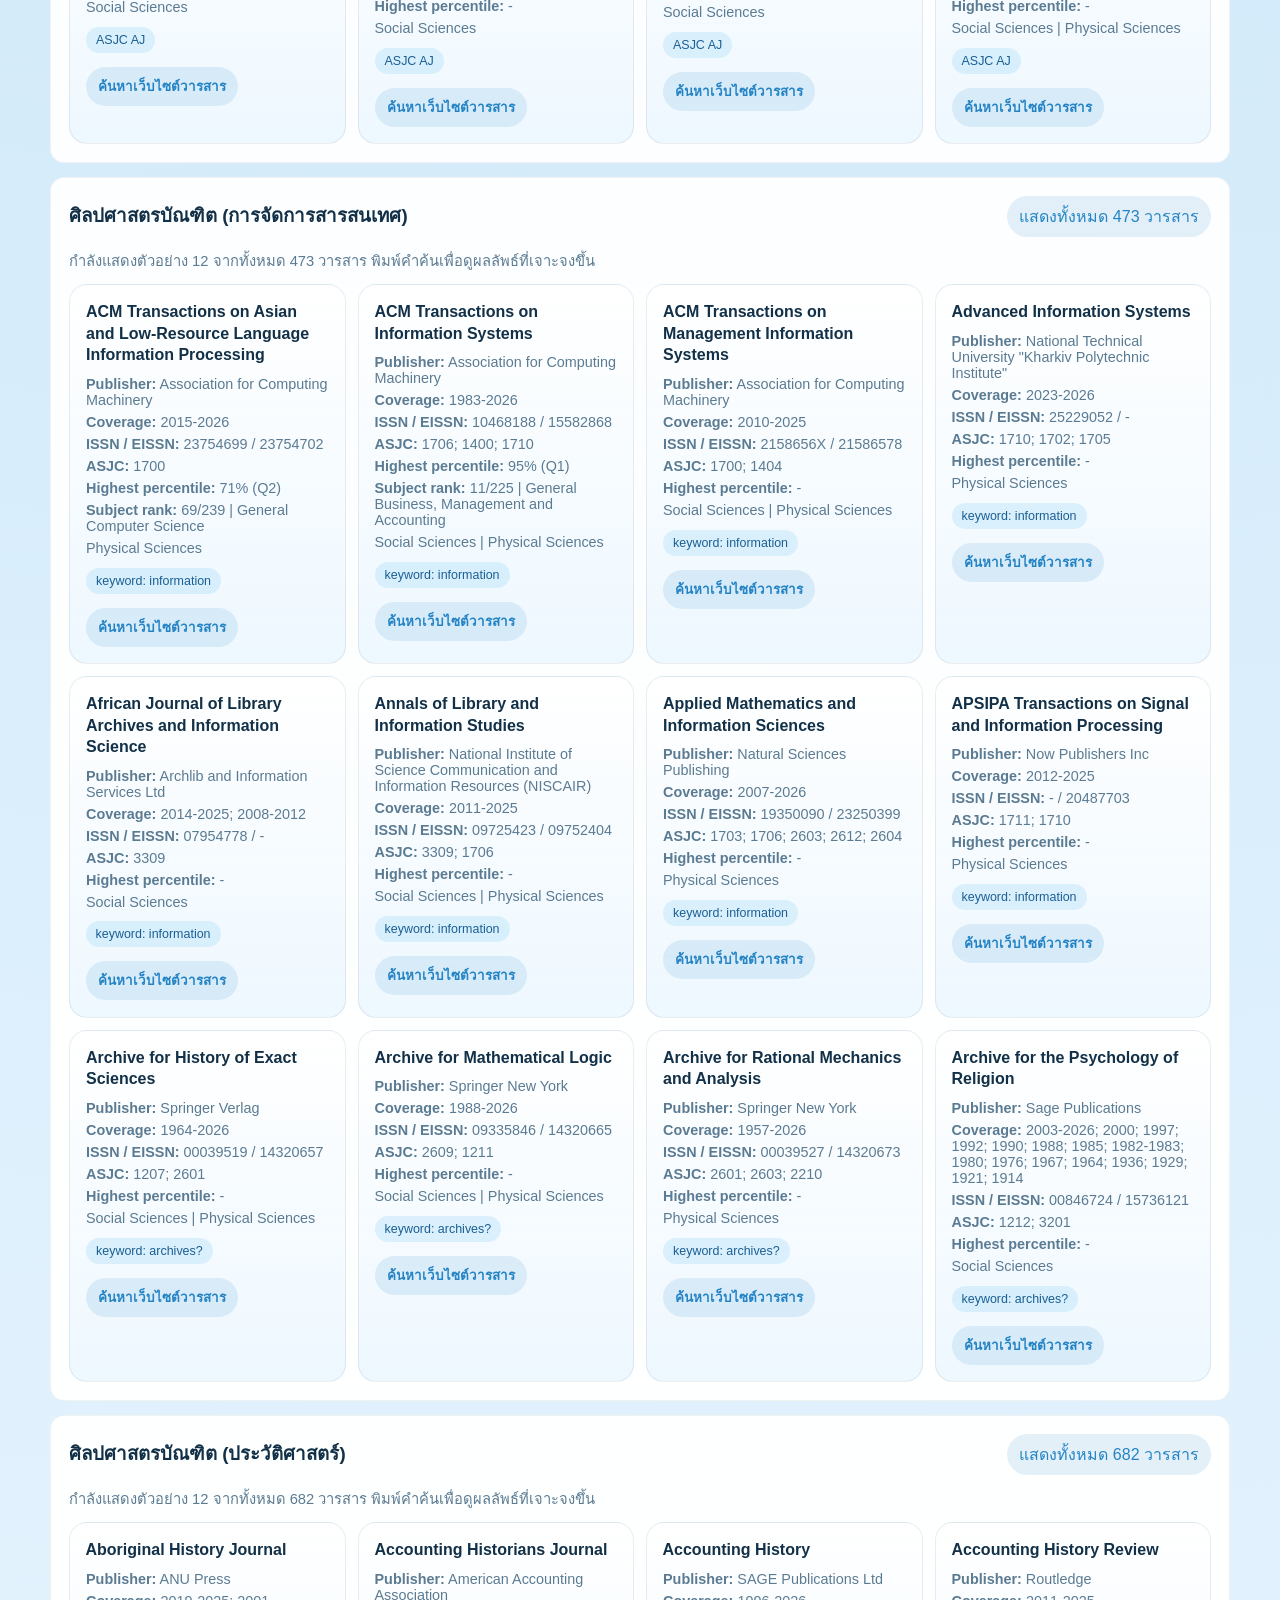
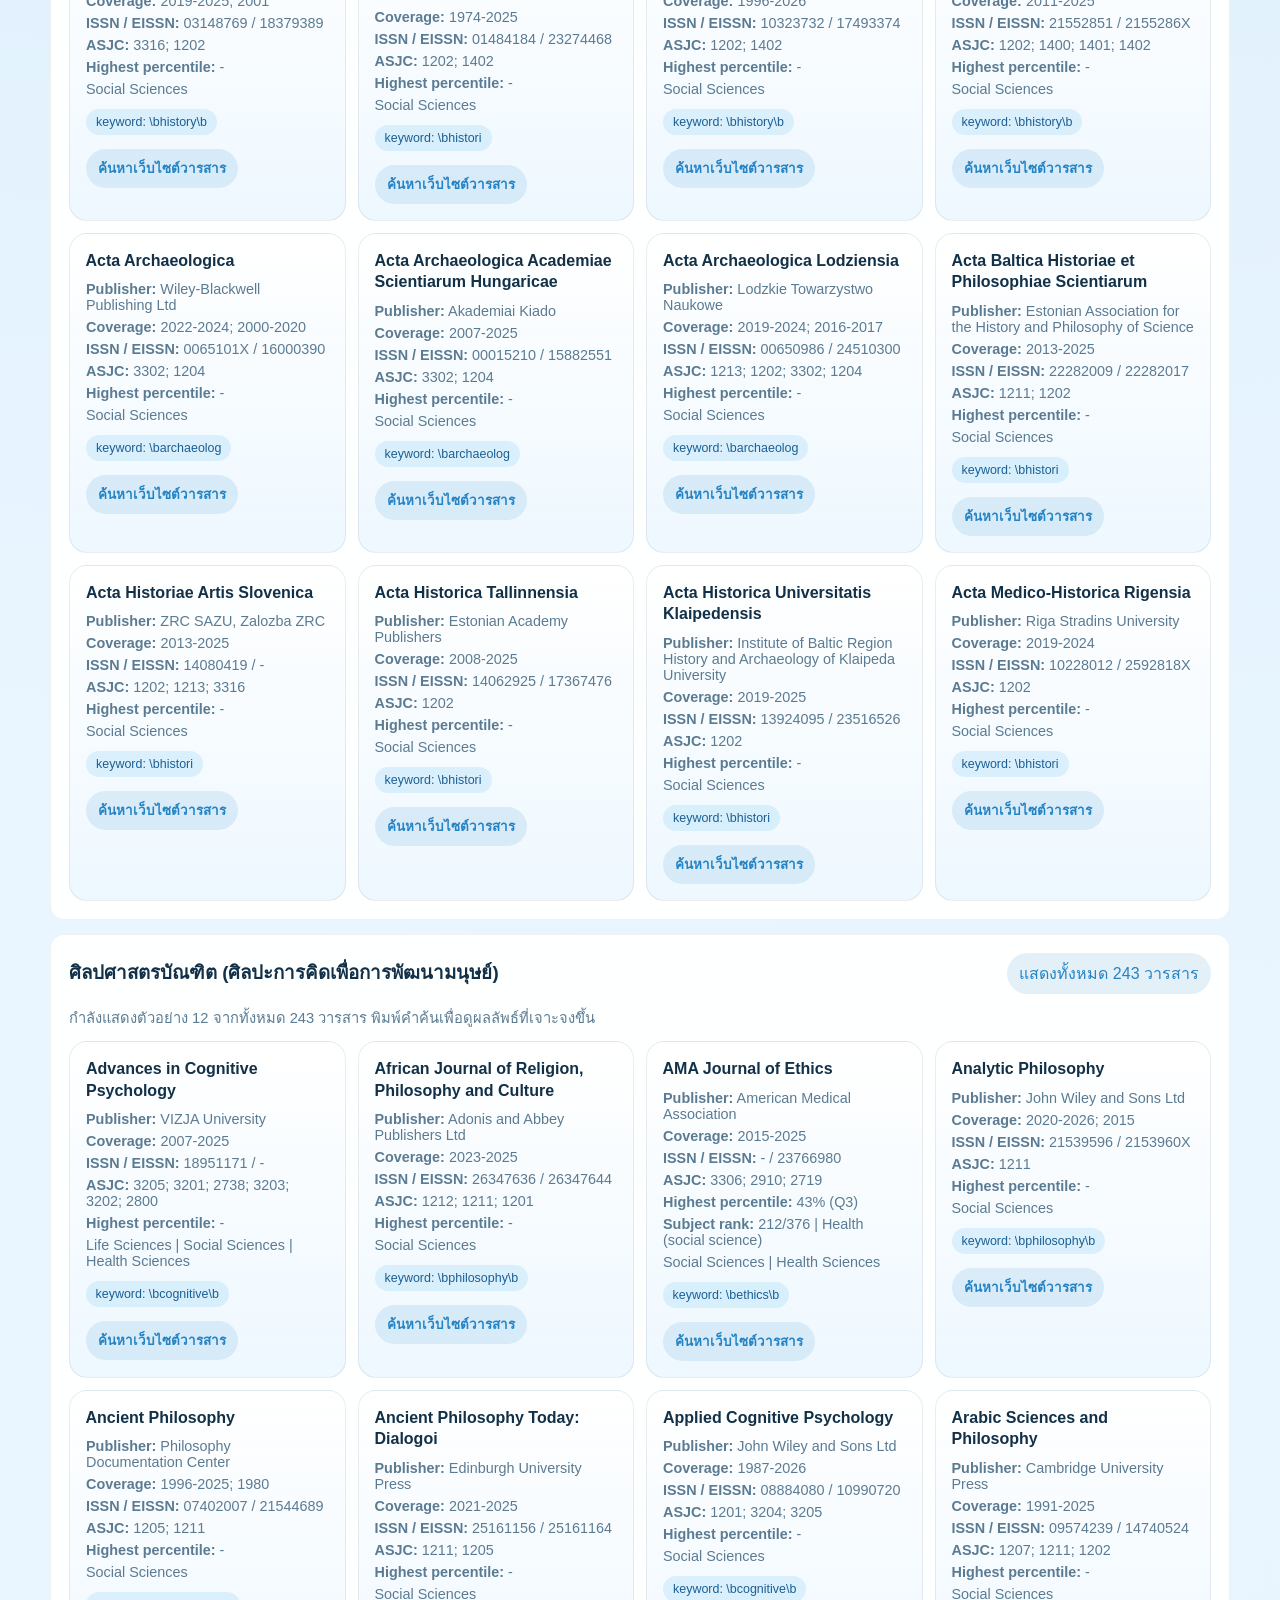
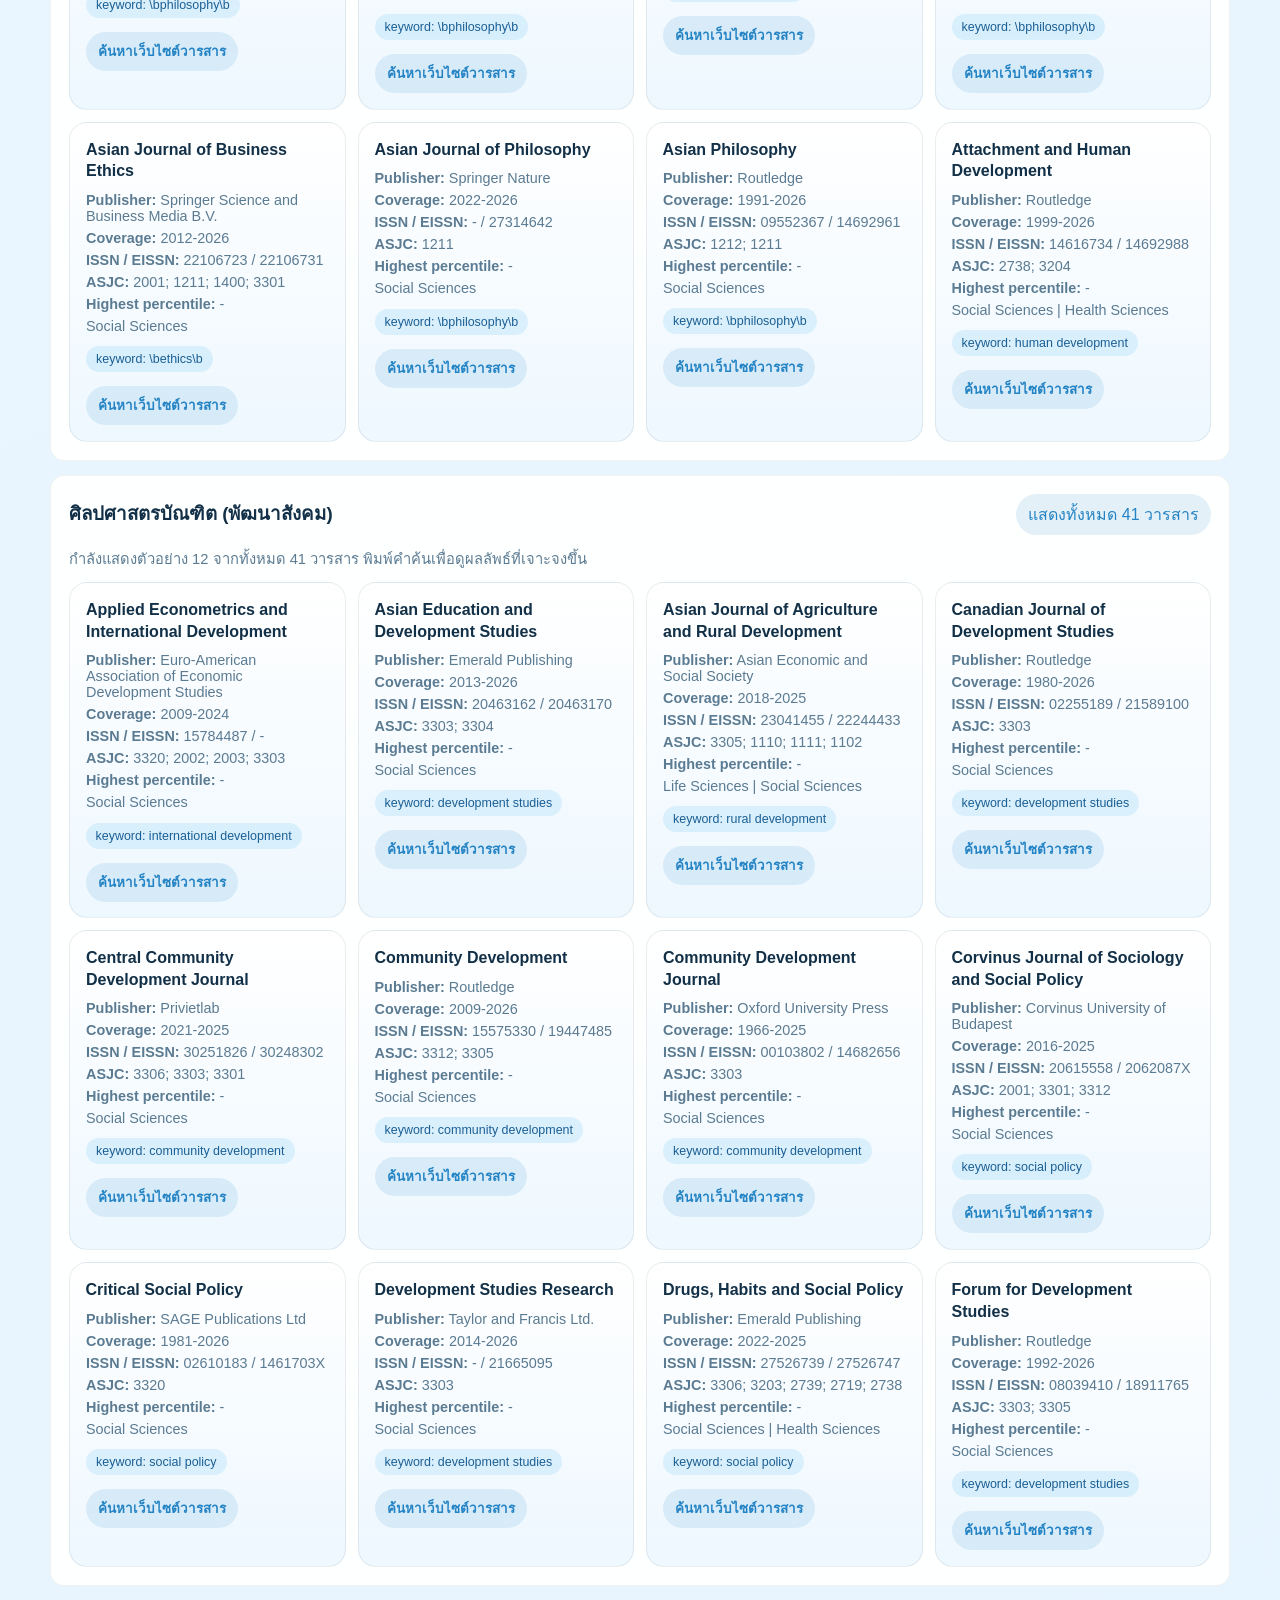
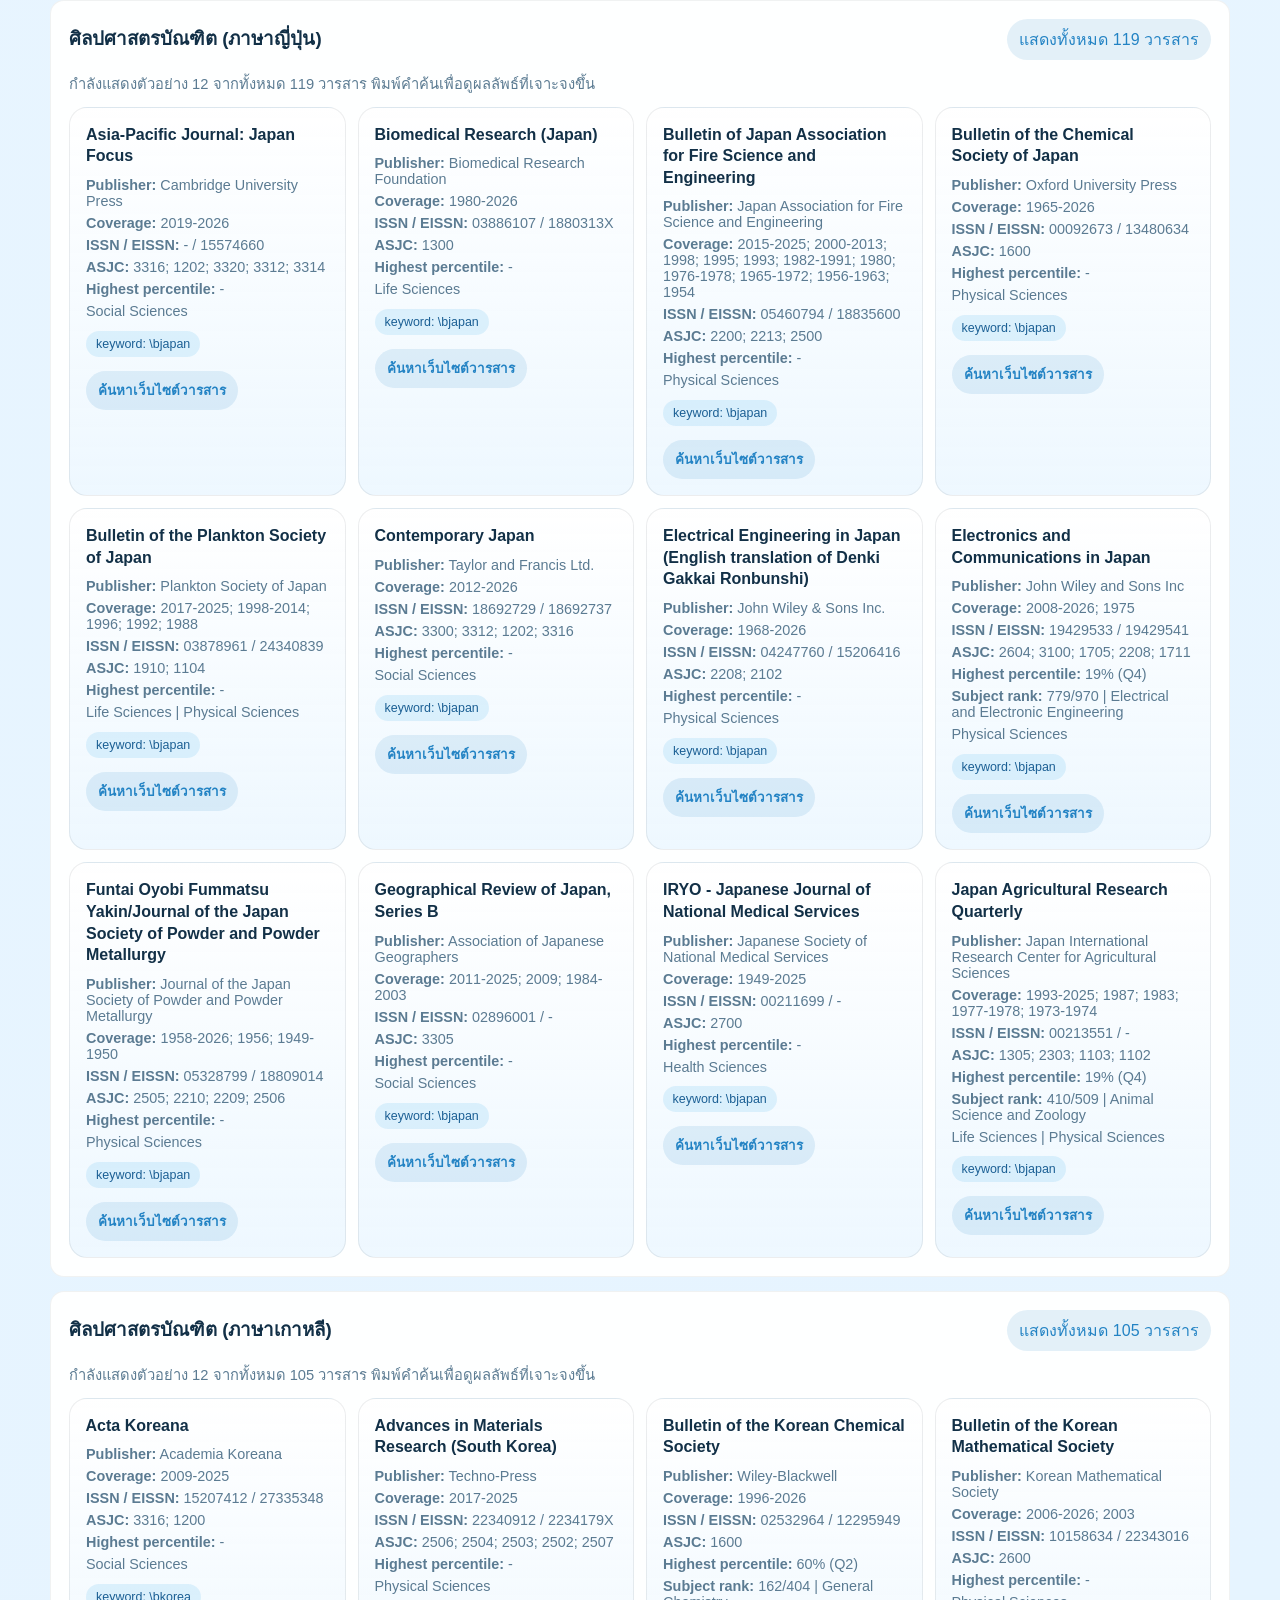
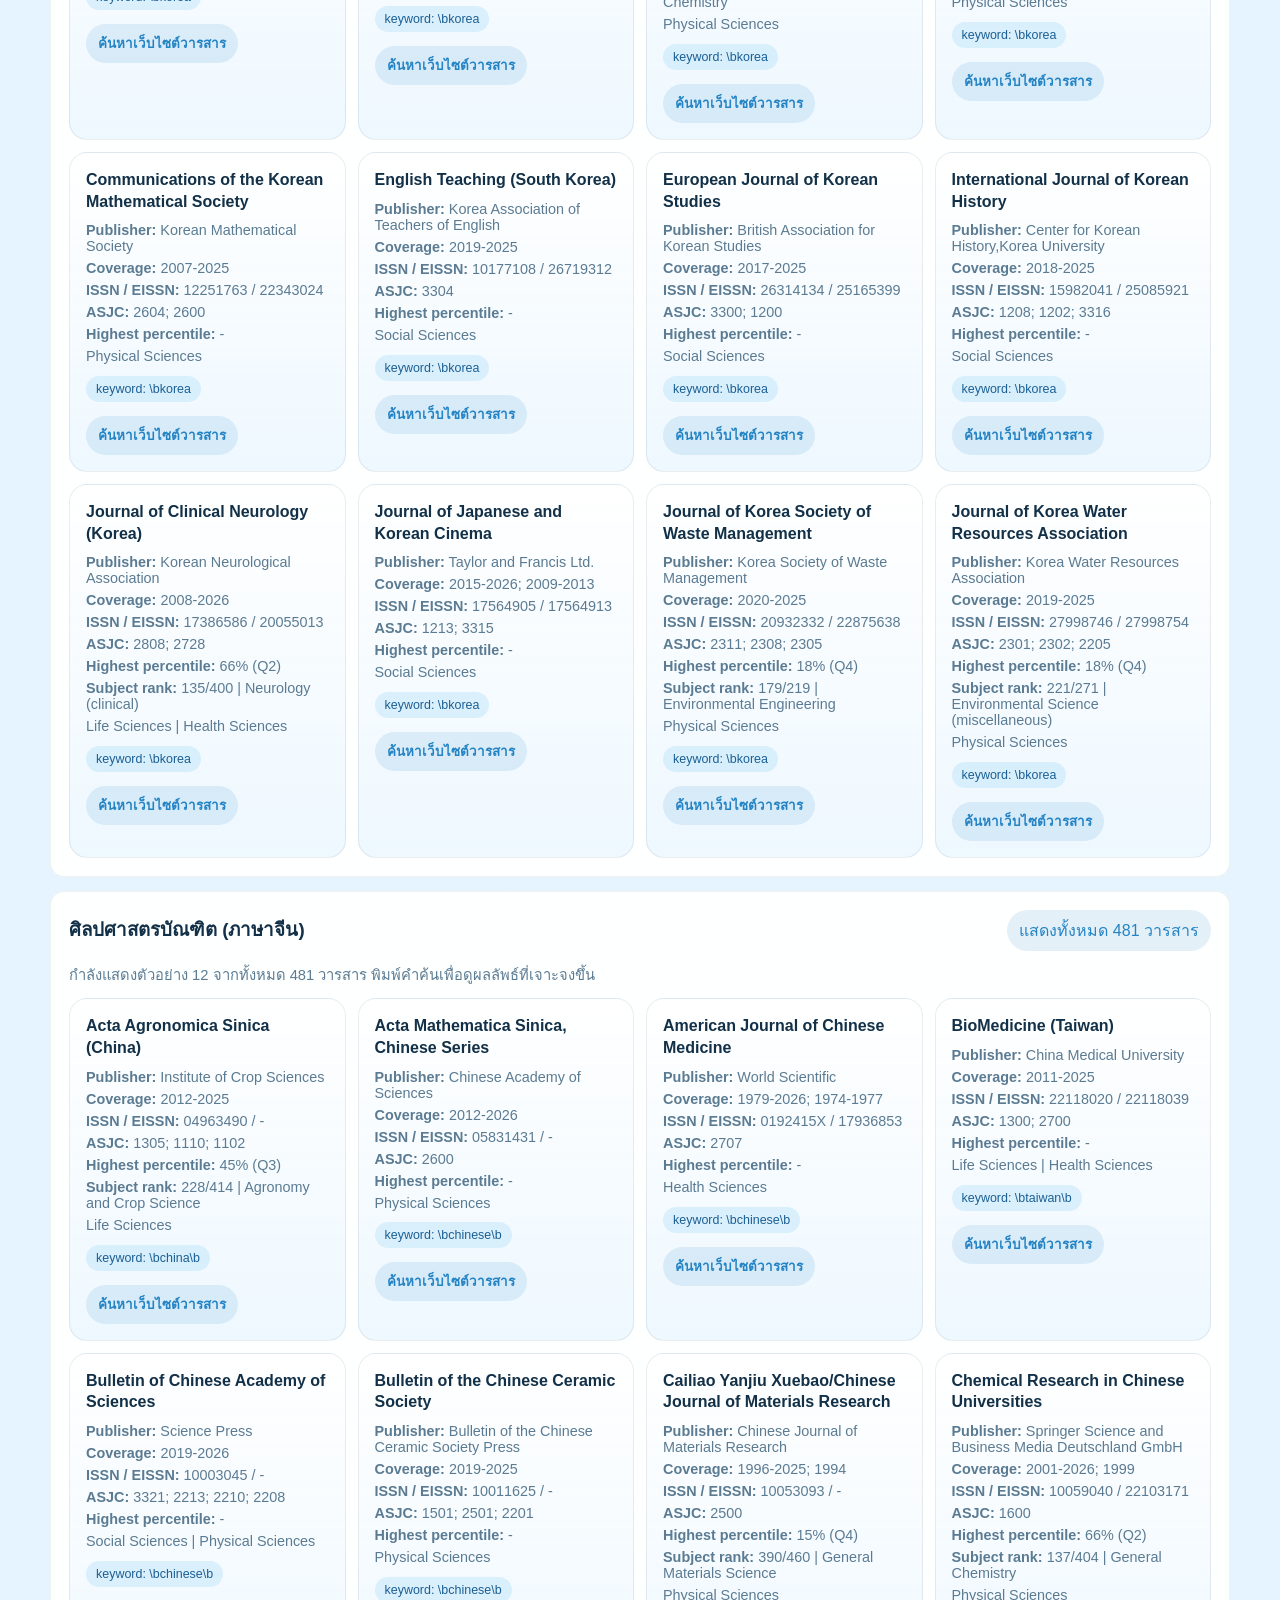
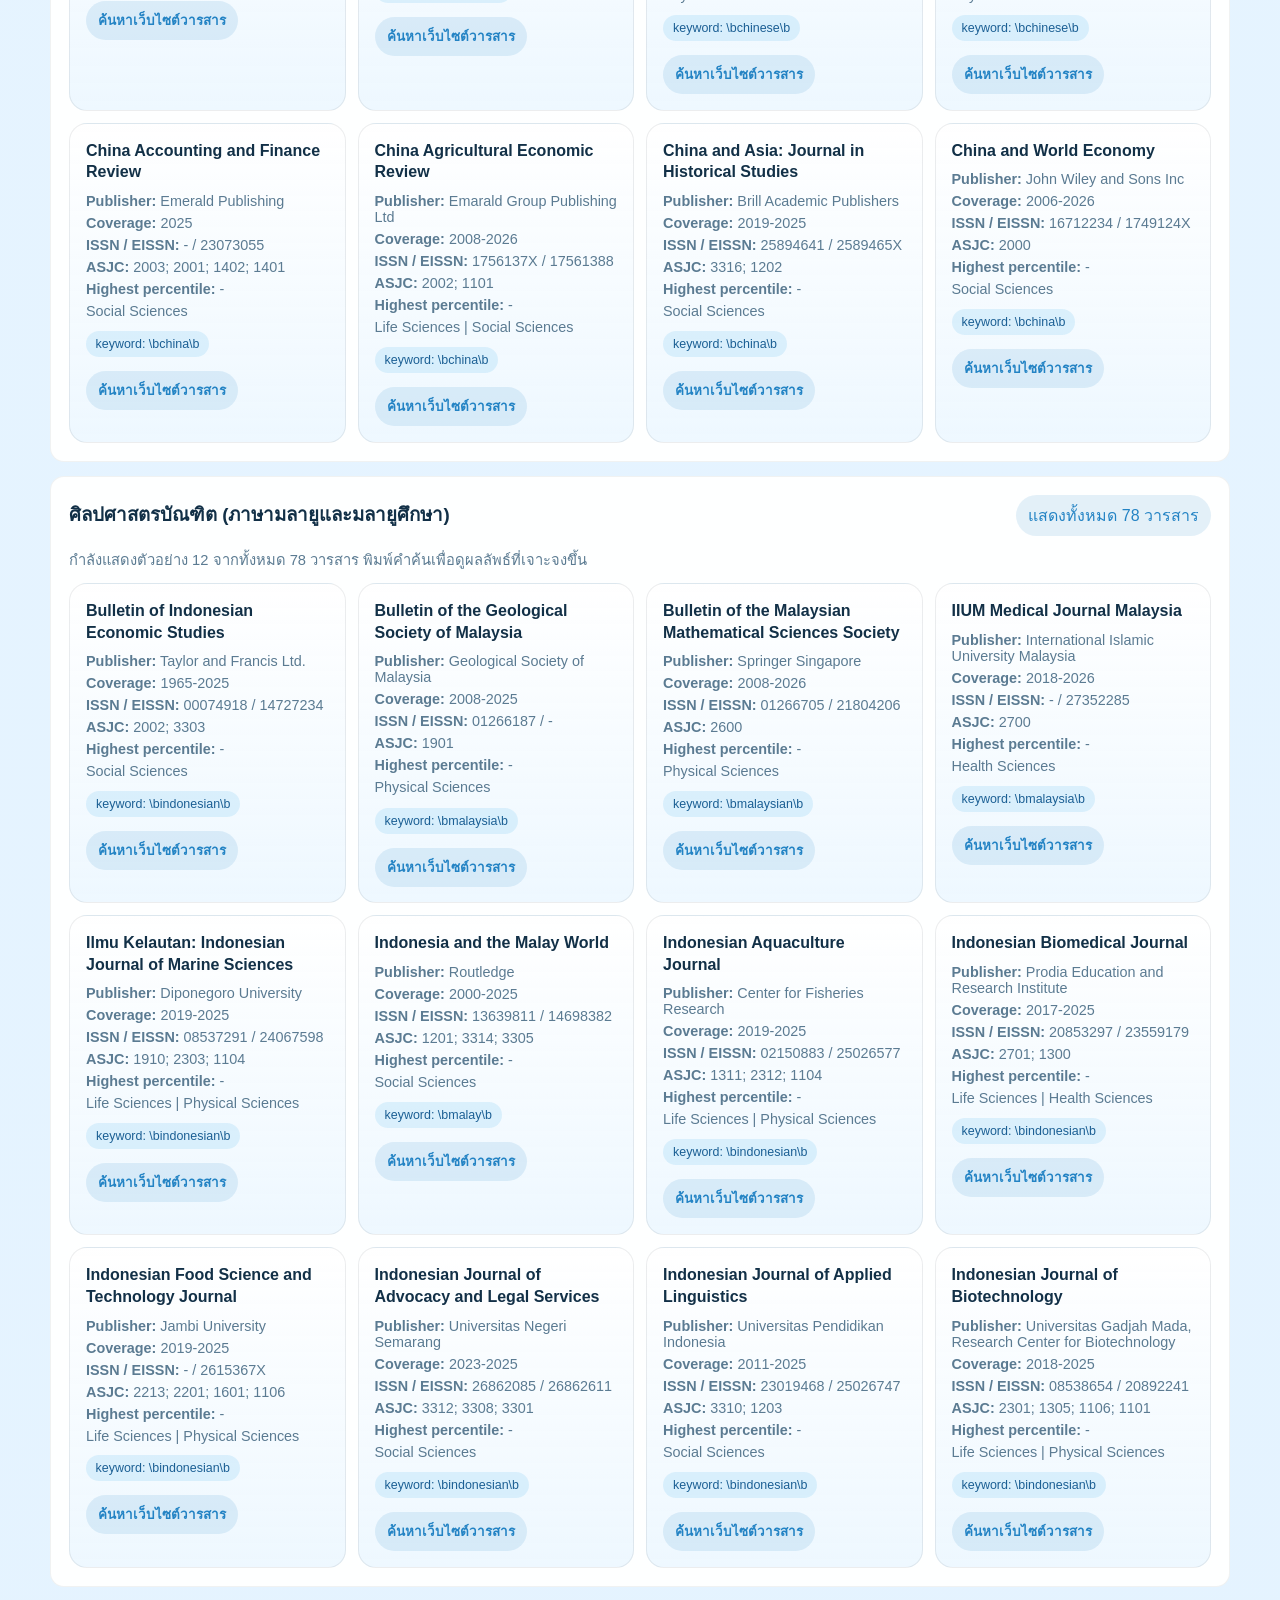
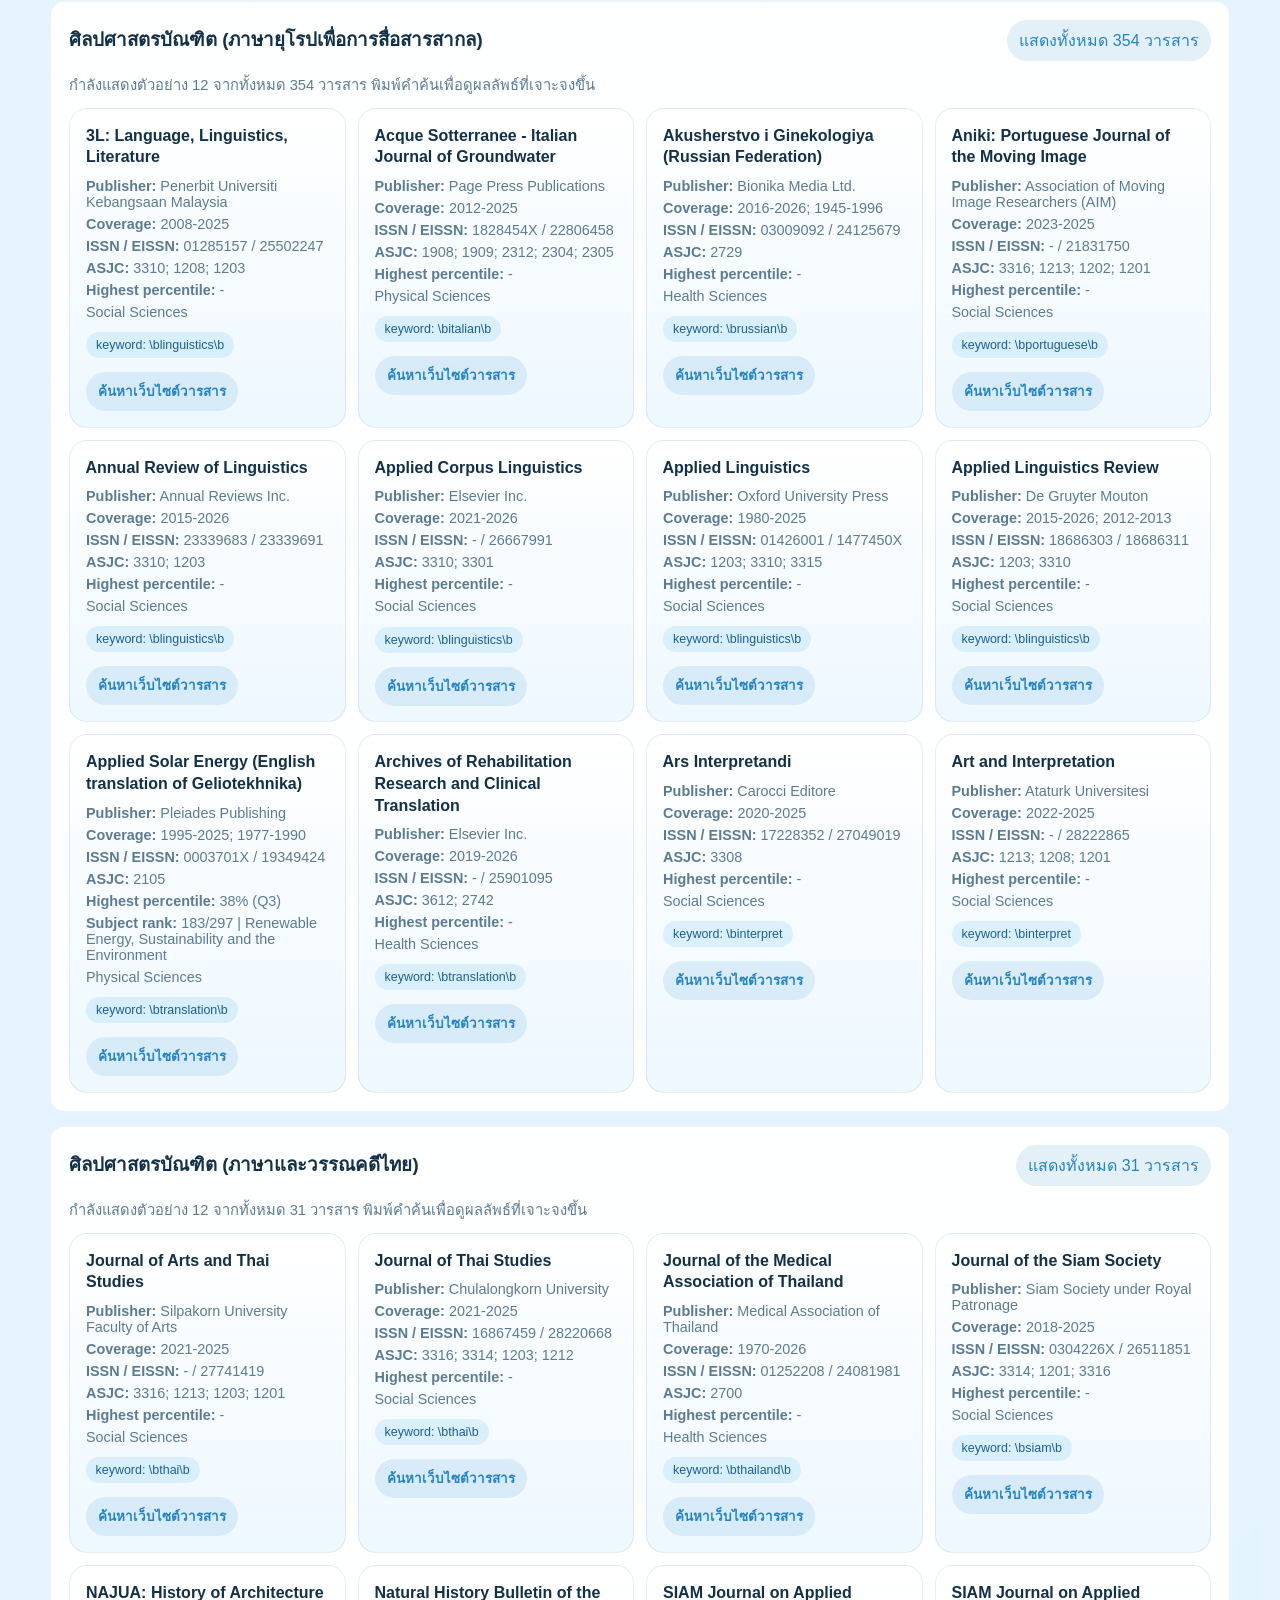
==== commit 2dca98ec: "Add files via upload" ====
--- a/index.html
+++ b/index.html
@@ -52,6 +52,10 @@
       </section>
 
       <main id="results" class="results"></main>
+
+      <footer class="site-footer">
+        <a class="feedback-link" href="./feedback.html">แบบประเมินความพึงพอใจการใช้งานระบบ</a>
+      </footer>
     </div>
 
     <dialog id="journal-modal" class="journal-modal">
--- a/styles.css
+++ b/styles.css
@@ -143,6 +143,26 @@
   gap: 18px;
 }
 
+.site-footer {
+  margin-top: 26px;
+  padding: 18px 20px;
+  text-align: center;
+  border-radius: var(--radius-lg);
+  background: rgba(255, 255, 255, 0.76);
+  border: 1px solid rgba(18, 48, 71, 0.08);
+  box-shadow: var(--shadow);
+}
+
+.feedback-link {
+  color: var(--accent);
+  text-decoration: none;
+  font-weight: 700;
+}
+
+.feedback-link:hover {
+  text-decoration: underline;
+}
+
 .field-header h3,
 .journal-card h4 {
   margin: 0;
@@ -343,6 +363,72 @@
   line-height: 1.6;
 }
 
+.feedback-shell {
+  max-width: 920px;
+}
+
+.feedback-panel {
+  margin-top: 18px;
+  padding: 24px;
+  border-radius: var(--radius-lg);
+  background: rgba(255, 255, 255, 0.88);
+  box-shadow: var(--shadow);
+}
+
+.feedback-form {
+  display: grid;
+  gap: 16px;
+}
+
+.feedback-form label {
+  display: grid;
+  gap: 8px;
+}
+
+.feedback-form textarea {
+  width: 100%;
+  border: 1px solid var(--line);
+  border-radius: 18px;
+  padding: 14px 16px;
+  font: inherit;
+  color: var(--text);
+  background: rgba(255, 255, 255, 0.95);
+  resize: vertical;
+}
+
+.feedback-actions {
+  display: flex;
+  flex-wrap: wrap;
+  gap: 12px;
+  margin-top: 6px;
+}
+
+.feedback-actions button,
+.feedback-actions a {
+  display: inline-flex;
+  align-items: center;
+  justify-content: center;
+  min-width: 160px;
+  padding: 12px 16px;
+  border-radius: 999px;
+  border: 0;
+  background: rgba(35, 131, 196, 0.14);
+  color: var(--accent);
+  text-decoration: none;
+  font: inherit;
+  font-weight: 700;
+  cursor: pointer;
+}
+
+.feedback-actions button:hover,
+.feedback-actions a:hover {
+  background: rgba(35, 131, 196, 0.22);
+}
+
+.success-panel {
+  text-align: center;
+}
+
 @media (max-width: 900px) {
   .hero,
   .toolbar {
